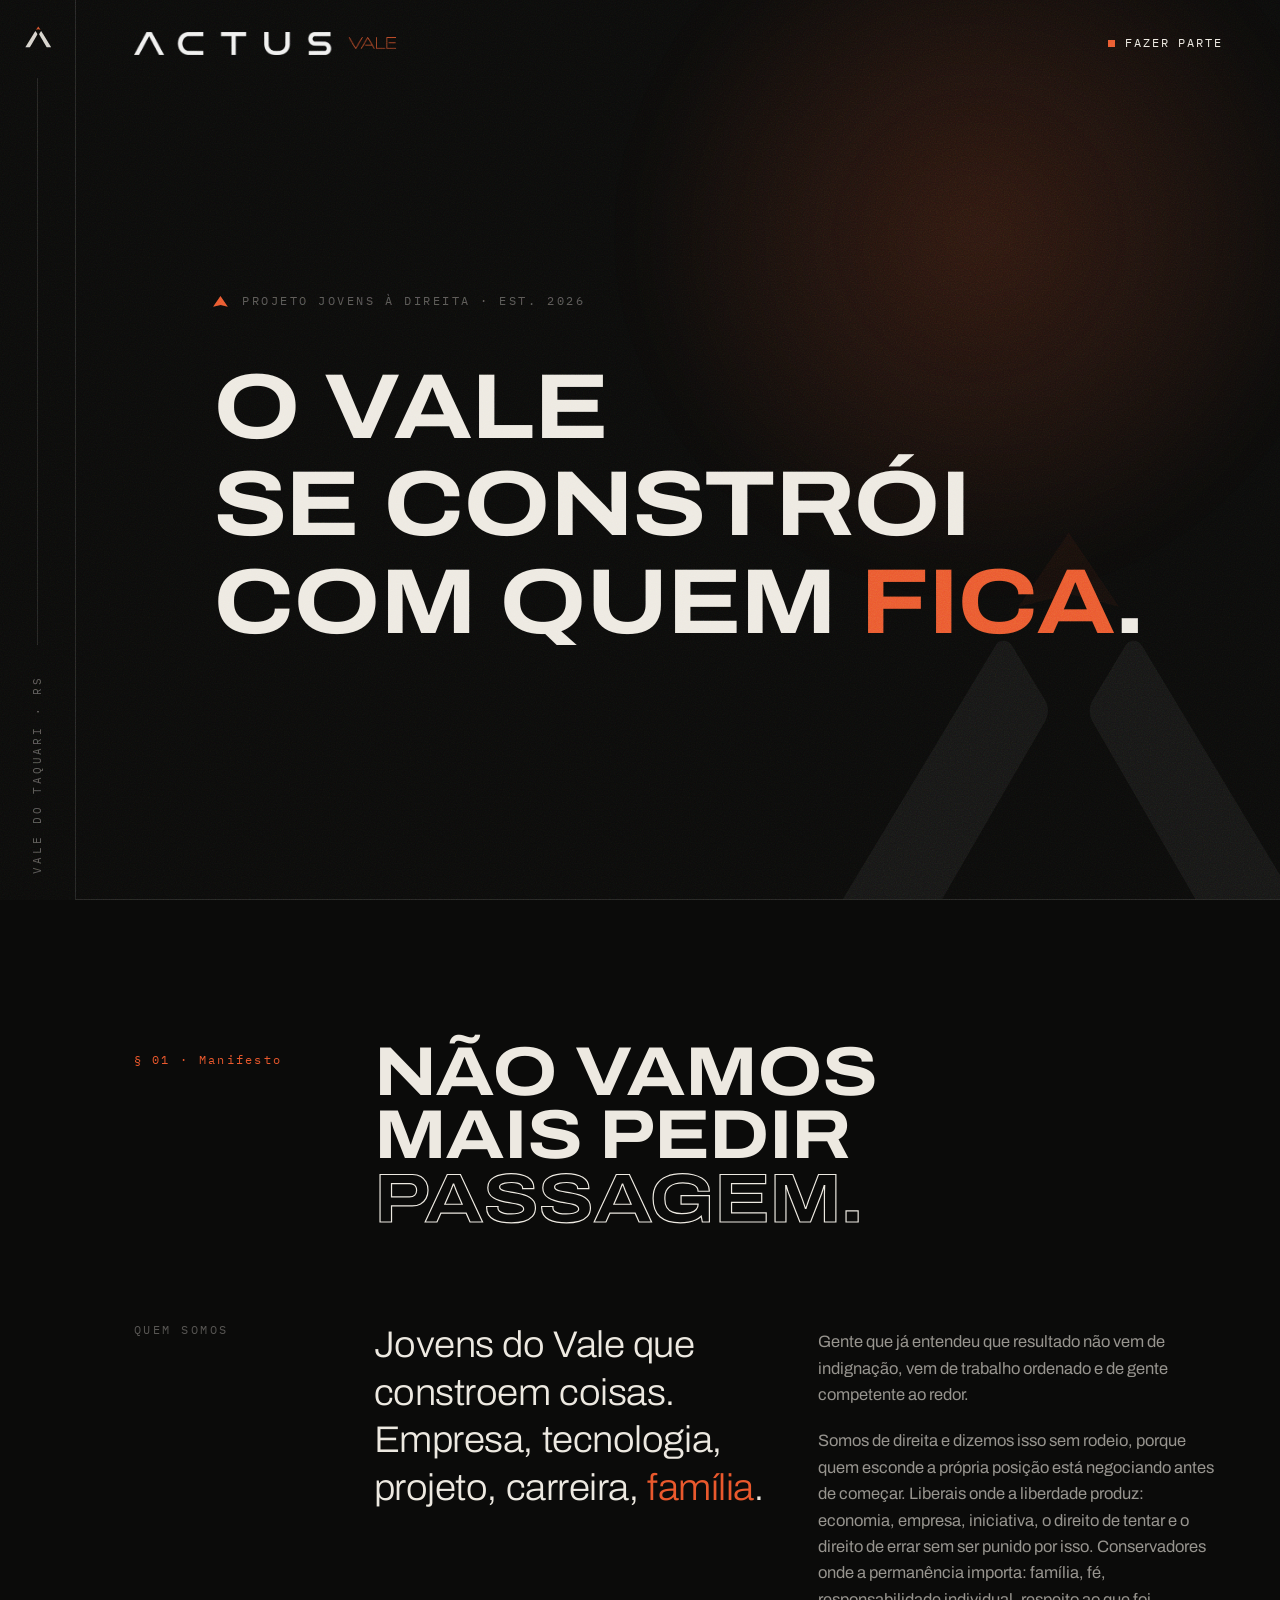
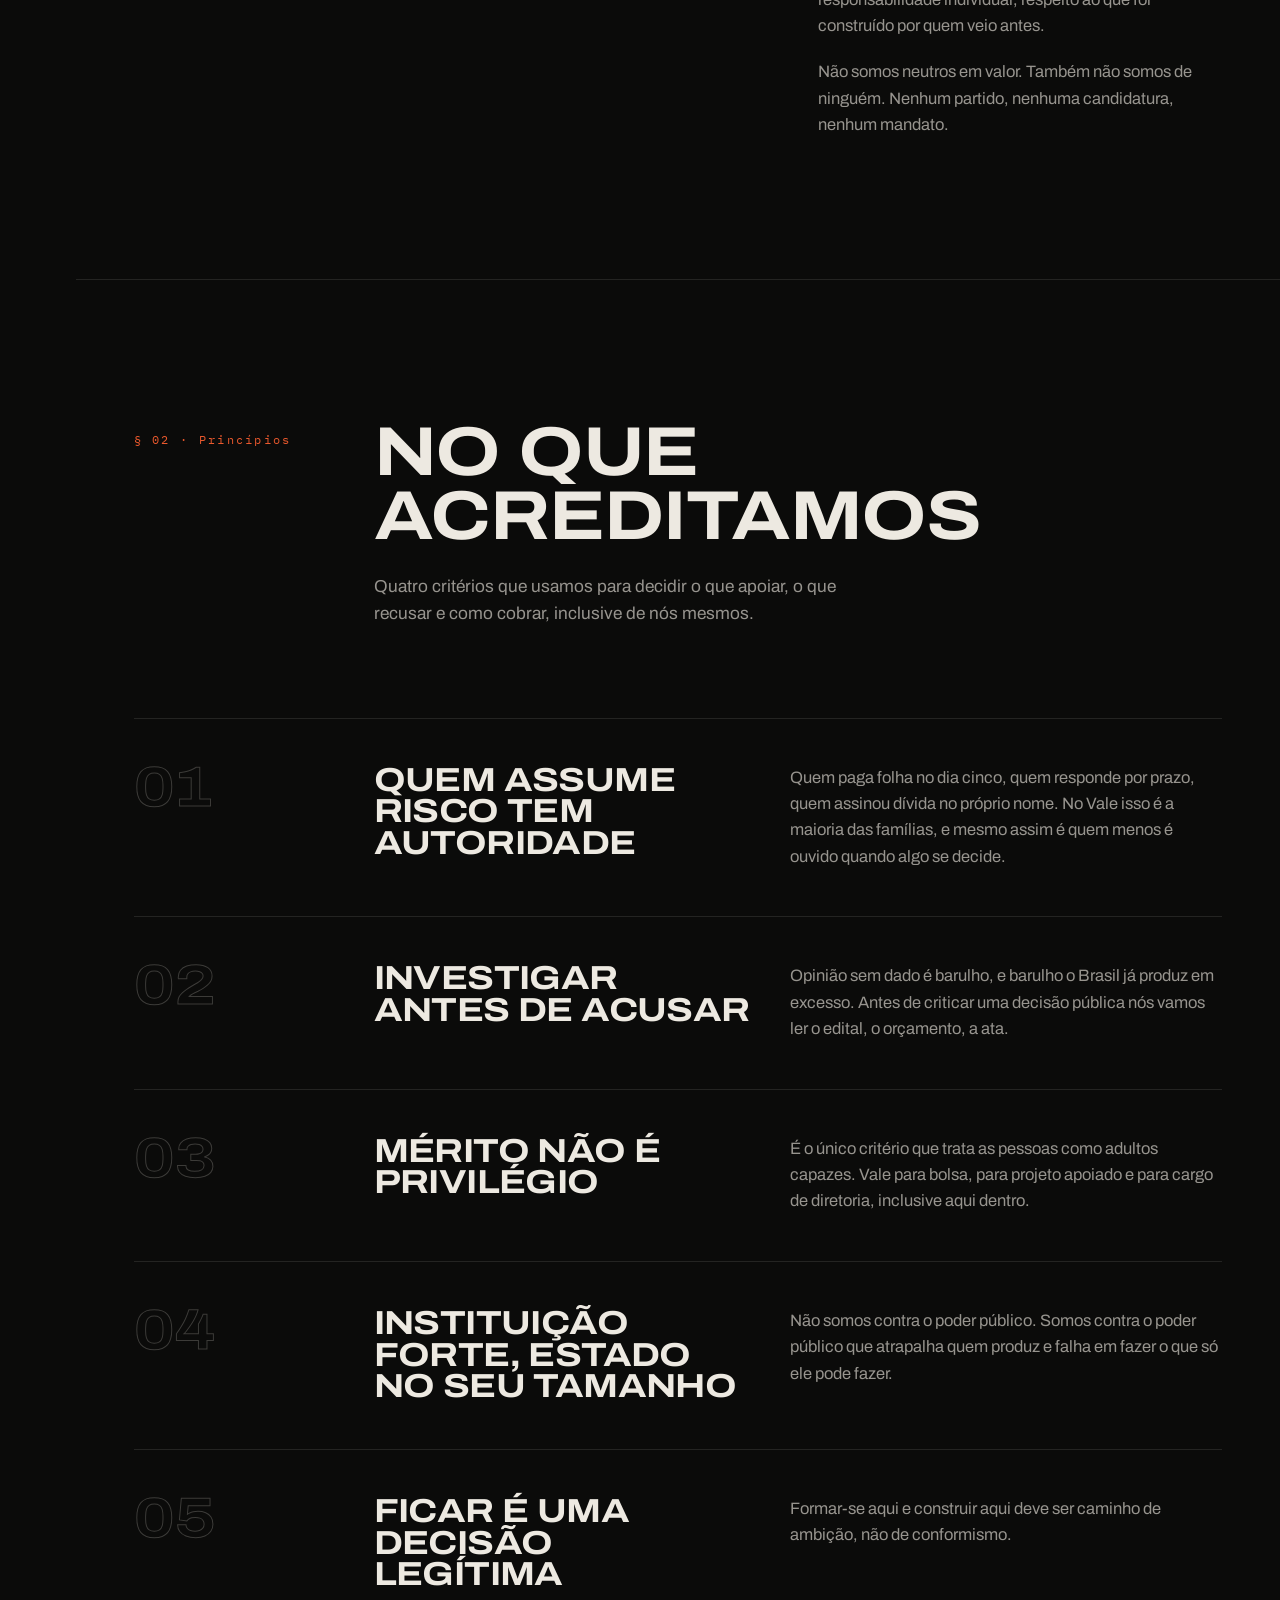
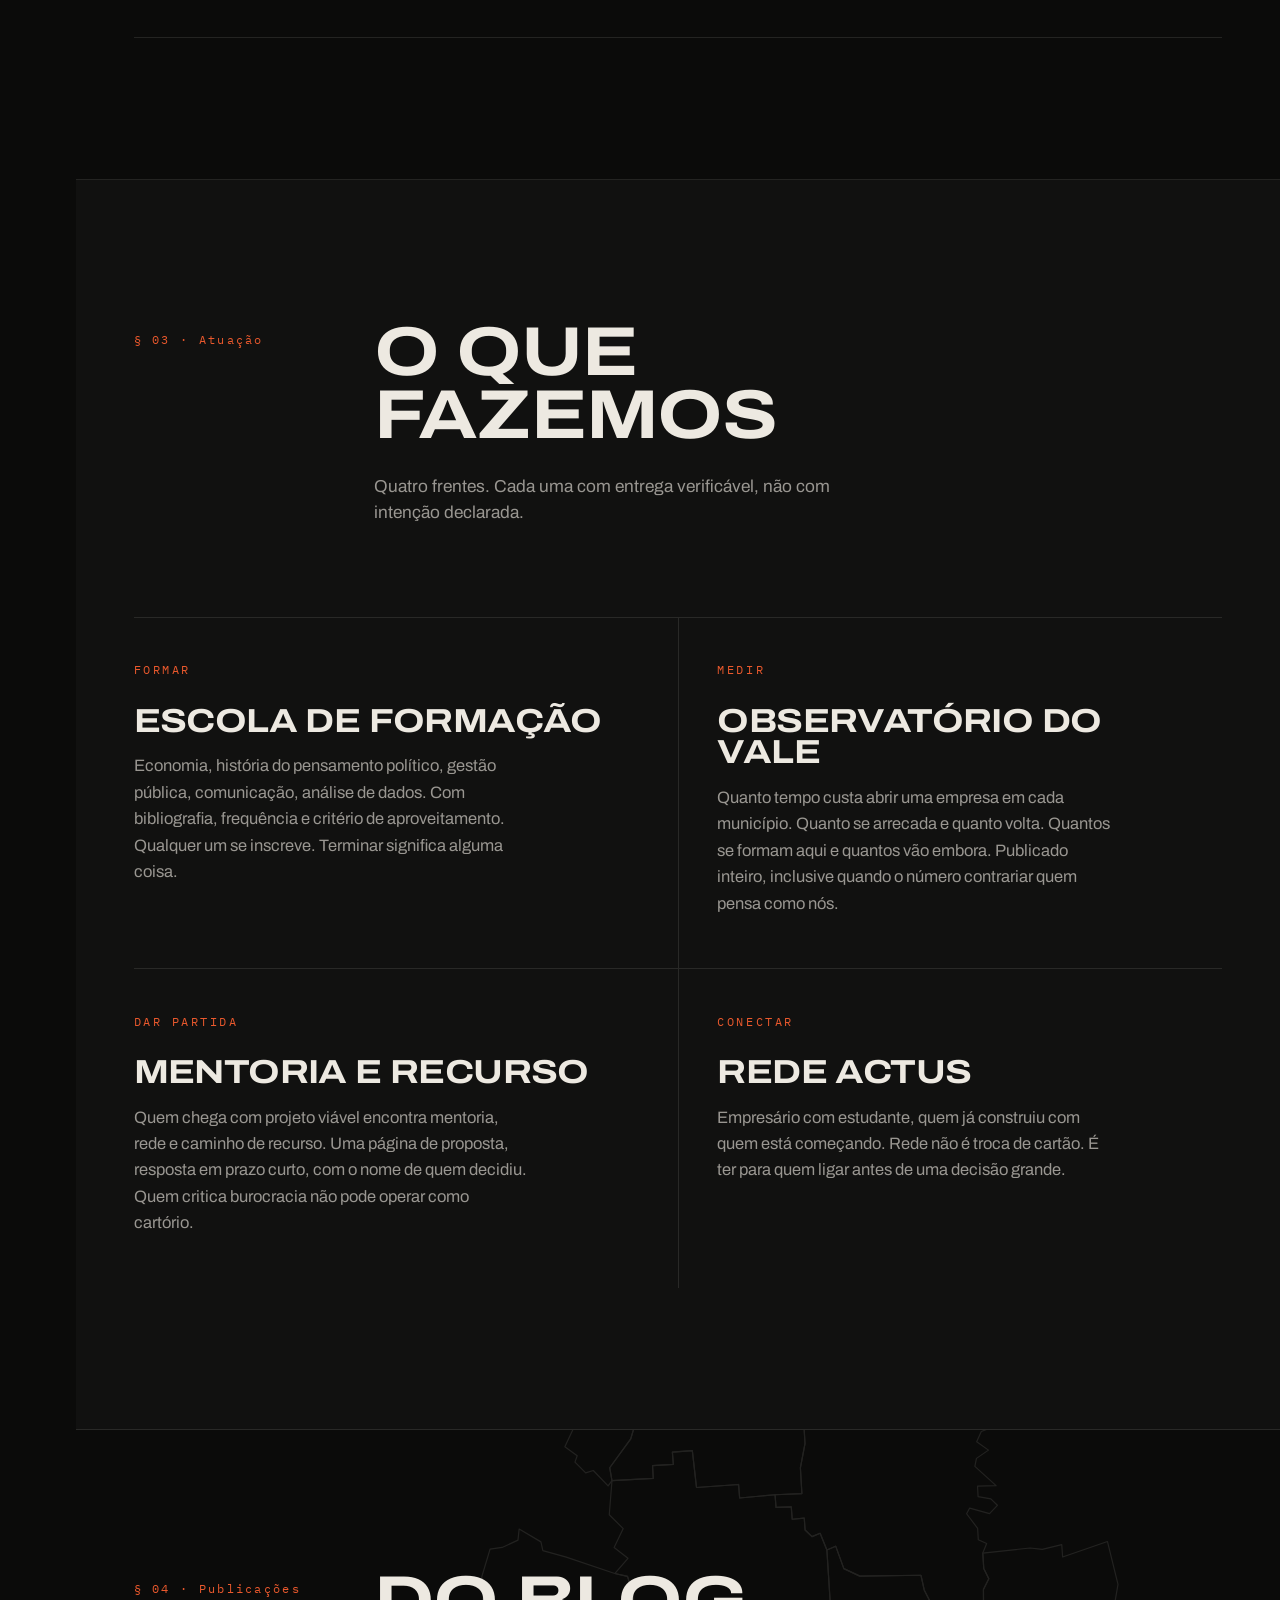
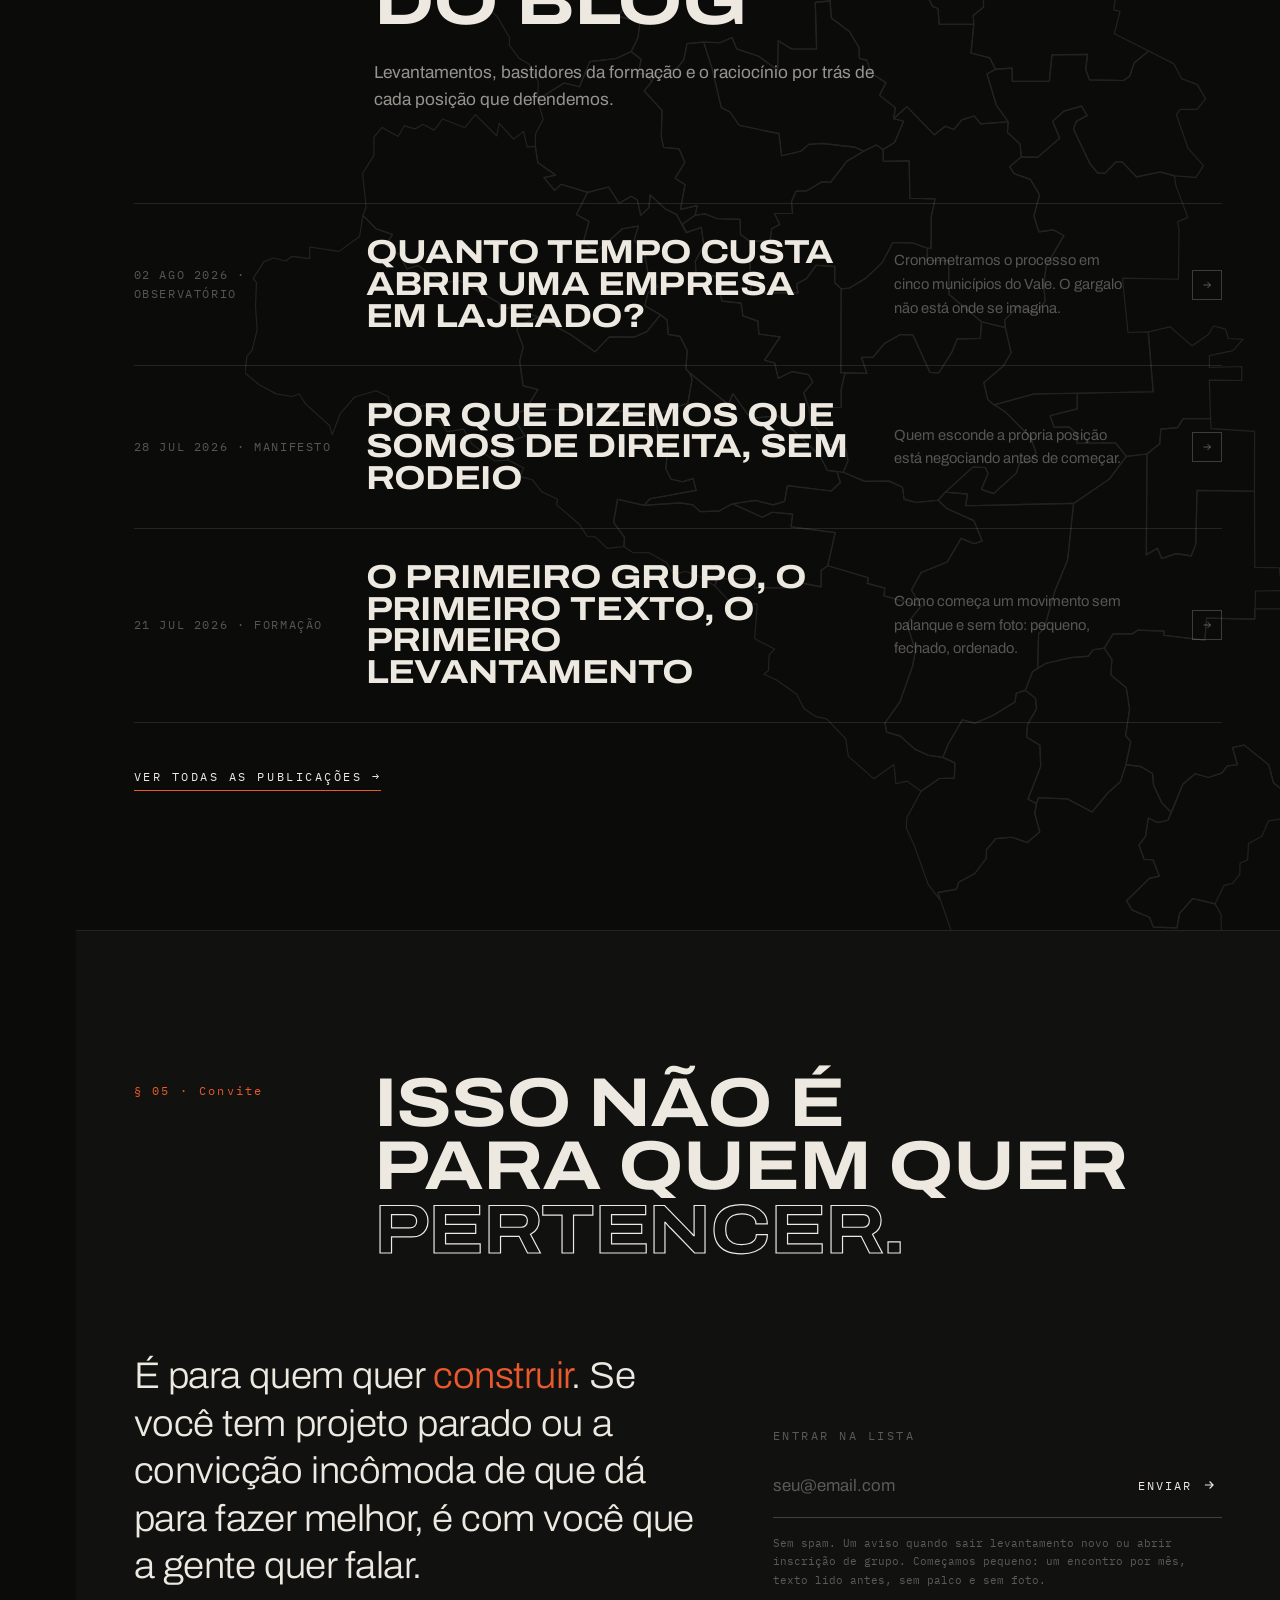
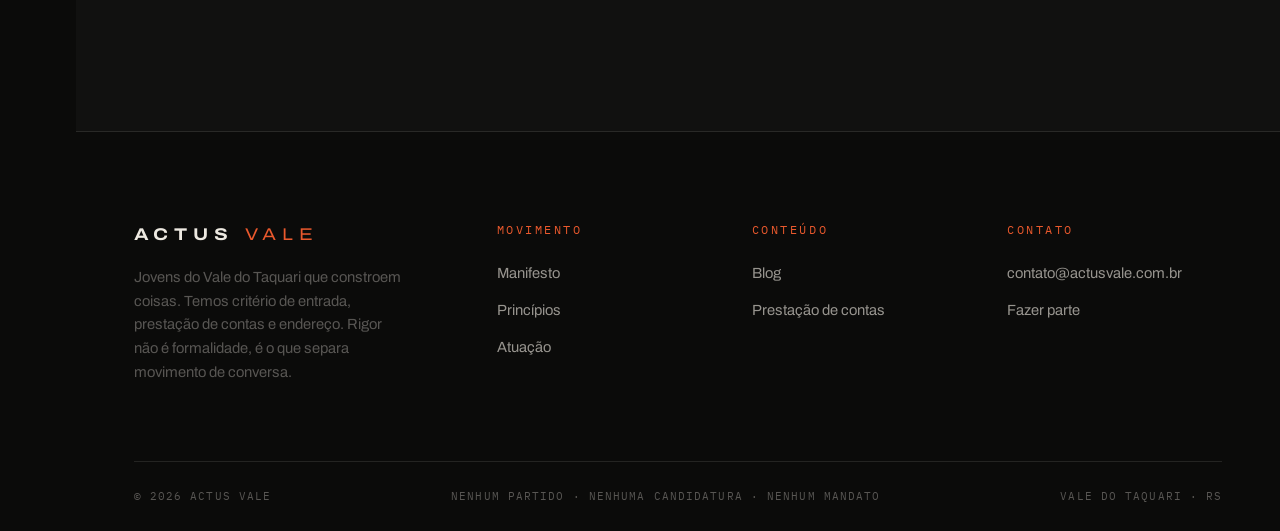
==== index.html @ 915c3325 "Novo título do hero, remoção do Observatório e mapa do Vale ao fundo Saem as linhas verticais de fun" ====
<!doctype html>
<html lang="pt-BR">
<head>
<meta charset="UTF-8">
<meta name="viewport" content="width=device-width, initial-scale=1">
<title>Actus Vale · O Vale se constrói com quem fica</title>
<meta name="description" content="Projeto Jovens à Direita, do Vale do Taquari. Formamos, medimos a região e damos partida em quem tem projeto, com critério e prestação de contas.">
<link rel="icon" href="assets/img/mark.svg" type="image/svg+xml">
<link rel="preconnect" href="https://fonts.googleapis.com">
<link rel="preconnect" href="https://fonts.gstatic.com" crossorigin>
<link href="https://fonts.googleapis.com/css2?family=Archivo:wdth,wght@62..125,300..800&family=IBM+Plex+Mono:wght@400;500&family=Newsreader:ital,opsz,wght@1,6..72,300&display=swap" rel="stylesheet">
<link rel="stylesheet" href="assets/css/style.css">
</head>
<body>

<!-- ============ RAIL ============ -->
<aside class="rail">
  <a href="index.html"><img class="rail-mark" src="assets/img/mark.svg" alt="Actus Vale"></a>
  <div class="rail-track"><div class="rail-fill"></div></div>
  <div class="rail-vert">Vale do Taquari · RS</div>
</aside>

<!-- ============ CABEÇALHO ============ -->
<header class="head">
  <div class="wrap">
    <a href="index.html" class="brand">
      <img src="assets/img/logo-horizontal-light.png" alt="Actus Vale">
    </a>
    <a href="#convite" class="nav-cta"><span class="dot"></span>Fazer parte</a>
  </div>
</header>

<main>

  <!-- ============ HERO ============ -->
  <section class="hero">
    <div class="hero-glow"></div>
    <img class="hero-mark" src="assets/img/mark.svg" alt="">

    <div class="wrap hero-inner">
      <div class="hero-flag">
        <svg class="chev" viewBox="387 0 64 47" xmlns="http://www.w3.org/2000/svg"><polygon fill="#ea592d" points="419.36 38.005 387.505 46.02 418.859 0 450.148 45.872 419.36 38.005"/></svg>
        <span class="tag">Projeto Jovens à Direita · Est. 2026</span>
      </div>

      <h1 class="dsp dsp-xl hero-title">
        <span class="hl"><span>O Vale</span></span>
        <span class="hl"><span>se constrói</span></span>
        <span class="hl"><span>com quem <em class="sig" style="font-style:normal">fica</em>.</span></span>
      </h1>
    </div>
  </section>

  <!-- ============ MANIFESTO ============ -->
  <section class="sec" id="manifesto">
    <div class="wrap">
      <div class="sec-head">
        <span class="num">§ 01 · Manifesto</span>
        <div>
          <h2 class="dsp dsp-lg rv">Não vamos<br>mais pedir<br><span class="hollow">passagem.</span></h2>
        </div>
      </div>

      <div class="stmt-grid">
        <span class="tag rv">Quem somos</span>
        <p class="stmt rv" style="--d:.06s">Jovens do Vale que constroem coisas. Empresa, tecnologia, projeto, carreira, <em>família</em>.</p>
        <div class="col rv" style="--d:.12s">
          <p>Gente que já entendeu que resultado não vem de indignação, vem de trabalho ordenado e de gente competente ao redor.</p>
          <p>Somos de direita e dizemos isso sem rodeio, porque quem esconde a própria posição está negociando antes de começar. Liberais onde a liberdade produz: economia, empresa, iniciativa, o direito de tentar e o direito de errar sem ser punido por isso. Conservadores onde a permanência importa: família, fé, responsabilidade individual, respeito ao que foi construído por quem veio antes.</p>
          <p>Não somos neutros em valor. Também não somos de ninguém. Nenhum partido, nenhuma candidatura, nenhum mandato.</p>
        </div>
      </div>
    </div>
  </section>

  <!-- ============ PRINCÍPIOS ============ -->
  <section class="sec" id="principios">
    <div class="wrap">
      <div class="sec-head">
        <span class="num">§ 02 · Princípios</span>
        <div>
          <h2 class="dsp dsp-lg rv">No que<br>acreditamos</h2>
          <p class="lede rv" style="--d:.08s">Quatro critérios que usamos para decidir o que apoiar, o que recusar e como cobrar, inclusive de nós mesmos.</p>
        </div>
      </div>

      <div class="tenets">
        <article class="tenet rv">
          <span class="tenet-n">01</span>
          <h3 class="dsp dsp-md">Quem assume risco tem autoridade</h3>
          <p>Quem paga folha no dia cinco, quem responde por prazo, quem assinou dívida no próprio nome. No Vale isso é a maioria das famílias, e mesmo assim é quem menos é ouvido quando algo se decide.</p>
        </article>
        <article class="tenet rv">
          <span class="tenet-n">02</span>
          <h3 class="dsp dsp-md">Investigar antes de acusar</h3>
          <p>Opinião sem dado é barulho, e barulho o Brasil já produz em excesso. Antes de criticar uma decisão pública nós vamos ler o edital, o orçamento, a ata.</p>
        </article>
        <article class="tenet rv">
          <span class="tenet-n">03</span>
          <h3 class="dsp dsp-md">Mérito não é privilégio</h3>
          <p>É o único critério que trata as pessoas como adultos capazes. Vale para bolsa, para projeto apoiado e para cargo de diretoria, inclusive aqui dentro.</p>
        </article>
        <article class="tenet rv">
          <span class="tenet-n">04</span>
          <h3 class="dsp dsp-md">Instituição forte, Estado no seu tamanho</h3>
          <p>Não somos contra o poder público. Somos contra o poder público que atrapalha quem produz e falha em fazer o que só ele pode fazer.</p>
        </article>
        <article class="tenet rv">
          <span class="tenet-n">05</span>
          <h3 class="dsp dsp-md">Ficar é uma decisão legítima</h3>
          <p>Formar-se aqui e construir aqui deve ser caminho de ambição, não de conformismo.</p>
        </article>
      </div>
    </div>
  </section>

  <!-- ============ ATUAÇÃO ============ -->
  <section class="sec sec--panel" id="atuacao">
    <div class="wrap">
      <div class="sec-head">
        <span class="num">§ 03 · Atuação</span>
        <div>
          <h2 class="dsp dsp-lg rv">O que<br>fazemos</h2>
          <p class="lede rv" style="--d:.08s">Quatro frentes. Cada uma com entrega verificável, não com intenção declarada.</p>
        </div>
      </div>

      <div class="fronts">
        <article class="front rv">
          <div class="front-top">
            <span class="tag tag--sig">Formar</span>
            <svg class="chev" viewBox="387 0 64 47" xmlns="http://www.w3.org/2000/svg"><polygon fill="#ea592d" points="419.36 38.005 387.505 46.02 418.859 0 450.148 45.872 419.36 38.005"/></svg>
          </div>
          <h3 class="dsp dsp-md">Escola de formação</h3>
          <p>Economia, história do pensamento político, gestão pública, comunicação, análise de dados. Com bibliografia, frequência e critério de aproveitamento. Qualquer um se inscreve. Terminar significa alguma coisa.</p>
        </article>

        <article class="front rv" style="--d:.07s">
          <div class="front-top">
            <span class="tag tag--sig">Medir</span>
            <svg class="chev" viewBox="387 0 64 47" xmlns="http://www.w3.org/2000/svg"><polygon fill="#ea592d" points="419.36 38.005 387.505 46.02 418.859 0 450.148 45.872 419.36 38.005"/></svg>
          </div>
          <h3 class="dsp dsp-md">Observatório do Vale</h3>
          <p>Quanto tempo custa abrir uma empresa em cada município. Quanto se arrecada e quanto volta. Quantos se formam aqui e quantos vão embora. Publicado inteiro, inclusive quando o número contrariar quem pensa como nós.</p>
        </article>

        <article class="front rv" style="--d:.14s">
          <div class="front-top">
            <span class="tag tag--sig">Dar partida</span>
            <svg class="chev" viewBox="387 0 64 47" xmlns="http://www.w3.org/2000/svg"><polygon fill="#ea592d" points="419.36 38.005 387.505 46.02 418.859 0 450.148 45.872 419.36 38.005"/></svg>
          </div>
          <h3 class="dsp dsp-md">Mentoria e recurso</h3>
          <p>Quem chega com projeto viável encontra mentoria, rede e caminho de recurso. Uma página de proposta, resposta em prazo curto, com o nome de quem decidiu. Quem critica burocracia não pode operar como cartório.</p>
        </article>

        <article class="front rv" style="--d:.21s">
          <div class="front-top">
            <span class="tag tag--sig">Conectar</span>
            <svg class="chev" viewBox="387 0 64 47" xmlns="http://www.w3.org/2000/svg"><polygon fill="#ea592d" points="419.36 38.005 387.505 46.02 418.859 0 450.148 45.872 419.36 38.005"/></svg>
          </div>
          <h3 class="dsp dsp-md">Rede Actus</h3>
          <p>Empresário com estudante, quem já construiu com quem está começando. Rede não é troca de cartão. É ter para quem ligar antes de uma decisão grande.</p>
        </article>
      </div>
    </div>
  </section>

  <!-- ============ BLOG ============ -->
  <!-- fundo: malha dos 36 municípios do Corede Vale do Taquari (IBGE) -->
  <section class="sec sec--map" id="blog">
    <img class="sec-map" src="assets/img/vale-do-taquari.svg" alt="">
    <div class="wrap">
      <div class="sec-head">
        <span class="num">§ 04 · Publicações</span>
        <div>
          <h2 class="dsp dsp-lg rv">Do blog</h2>
          <p class="lede rv" style="--d:.08s">Levantamentos, bastidores da formação e o raciocínio por trás de cada posição que defendemos.</p>
        </div>
      </div>

      <div class="entries">
        <article class="entry rv">
          <span class="entry-date">02 Ago 2026 · Observatório</span>
          <h3 class="dsp dsp-md">Quanto tempo custa abrir uma empresa em Lajeado?</h3>
          <p class="entry-desc">Cronometramos o processo em cinco municípios do Vale. O gargalo não está onde se imagina.</p>
          <span class="entry-go"><svg viewBox="0 0 24 24" fill="none" stroke="currentColor" stroke-width="2"><path d="M5 12h14M13 6l6 6-6 6"/></svg></span>
          <a class="entry-link" href="blog/post.html" aria-label="Ler o artigo"></a>
        </article>

        <article class="entry rv">
          <span class="entry-date">28 Jul 2026 · Manifesto</span>
          <h3 class="dsp dsp-md">Por que dizemos que somos de direita, sem rodeio</h3>
          <p class="entry-desc">Quem esconde a própria posição está negociando antes de começar.</p>
          <span class="entry-go"><svg viewBox="0 0 24 24" fill="none" stroke="currentColor" stroke-width="2"><path d="M5 12h14M13 6l6 6-6 6"/></svg></span>
          <a class="entry-link" href="blog/post.html" aria-label="Ler o artigo"></a>
        </article>

        <article class="entry rv">
          <span class="entry-date">21 Jul 2026 · Formação</span>
          <h3 class="dsp dsp-md">O primeiro grupo, o primeiro texto, o primeiro levantamento</h3>
          <p class="entry-desc">Como começa um movimento sem palanque e sem foto: pequeno, fechado, ordenado.</p>
          <span class="entry-go"><svg viewBox="0 0 24 24" fill="none" stroke="currentColor" stroke-width="2"><path d="M5 12h14M13 6l6 6-6 6"/></svg></span>
          <a class="entry-link" href="blog/post.html" aria-label="Ler o artigo"></a>
        </article>
      </div>

      <p style="margin-top:40px"><a href="blog/index.html" class="tag" style="border-bottom:1px solid var(--signal);padding-bottom:6px;color:var(--bone)">Ver todas as publicações →</a></p>
    </div>
  </section>

  <!-- ============ CONVITE ============ -->
  <section class="sec sec--panel invite" id="convite">
    <div class="wrap">
      <div class="sec-head">
        <span class="num">§ 05 · Convite</span>
        <div>
          <h2 class="dsp dsp-lg rv">Isso não é<br>para quem quer<br><span class="hollow">pertencer.</span></h2>
        </div>
      </div>

      <div class="invite-grid">
        <p class="stmt rv" style="max-width:34ch">É para quem quer <em>construir</em>. Se você tem projeto parado ou a convicção incômoda de que dá para fazer melhor, é com você que a gente quer falar.</p>
        <form class="rv" style="--d:.1s">
          <span class="tag" style="display:block;margin-bottom:20px">Entrar na lista</span>
          <div class="field">
            <input type="email" placeholder="seu@email.com" required aria-label="Seu e-mail">
            <button type="submit">Enviar
              <svg viewBox="0 0 24 24" fill="none" stroke="currentColor" stroke-width="2"><path d="M5 12h14M13 6l6 6-6 6"/></svg>
            </button>
          </div>
          <p class="field-note">Sem spam. Um aviso quando sair levantamento novo ou abrir inscrição de grupo. Começamos pequeno: um encontro por mês, texto lido antes, sem palco e sem foto.</p>
        </form>
      </div>
    </div>
  </section>

</main>

<!-- ============ RODAPÉ ============ -->
<footer class="foot">
  <div class="wrap">
    <div class="foot-cols">
      <div>
        <a href="index.html" class="brand"><span class="brand-a">Actus</span><span class="brand-v">Vale</span></a>
        <p>Jovens do Vale do Taquari que constroem coisas. Temos critério de entrada, prestação de contas e endereço. Rigor não é formalidade, é o que separa movimento de conversa.</p>
      </div>
      <div class="foot-col">
        <h4 class="tag tag--sig">Movimento</h4>
        <ul>
          <li><a href="#manifesto">Manifesto</a></li>
          <li><a href="#principios">Princípios</a></li>
          <li><a href="#atuacao">Atuação</a></li>
        </ul>
      </div>
      <div class="foot-col">
        <h4 class="tag tag--sig">Conteúdo</h4>
        <ul>
          <li><a href="blog/index.html">Blog</a></li>
            <li><a href="#">Prestação de contas</a></li>
        </ul>
      </div>
      <div class="foot-col">
        <h4 class="tag tag--sig">Contato</h4>
        <ul>
          <li><a href="mailto:contato@actusvale.com.br">contato@actusvale.com.br</a></li>
          <li><a href="#convite">Fazer parte</a></li>
        </ul>
      </div>
    </div>

    <div class="foot-bar">
      <span>© 2026 Actus Vale</span>
      <span>Nenhum partido · Nenhuma candidatura · Nenhum mandato</span>
      <span>Vale do Taquari · RS</span>
    </div>
  </div>
</footer>

<script src="assets/js/main.js"></script>
</body>
</html>
---- assets/css/style.css ----
/* =========================================================
   ACTUS VALE · sistema visual
   Prancha técnica: fundo escuro, hairlines, tipografia
   expandida em caixa alta, laranja como sinal único.
   ========================================================= */

:root {
  --void:      #0b0b0a;
  --panel:     #111110;
  --panel-2:   #171715;
  --bone:      #ede9e1;
  --bone-2:    rgba(237, 233, 225, 0.62);
  --bone-3:    rgba(237, 233, 225, 0.34);
  --signal:    #ea592d;
  --signal-2:  rgba(234, 89, 45, 0.5);
  --hair:      rgba(237, 233, 225, 0.11);
  --hair-2:    rgba(237, 233, 225, 0.22);

  --sans:  'Archivo', 'Helvetica Neue', Arial, sans-serif;
  --mono:  'IBM Plex Mono', 'Courier New', monospace;
  --quote: 'Newsreader', Georgia, serif;

  --rail: 76px;
  --head: 88px;
  --pad: clamp(20px, 4.5vw, 68px);
  --ease: cubic-bezier(0.16, 1, 0.3, 1);
}

*, *::before, *::after { box-sizing: border-box; }

html { scroll-behavior: smooth; }

body {
  margin: 0;
  padding-left: var(--rail);
  background: var(--void);
  color: var(--bone-2);
  font-family: var(--sans);
  font-variation-settings: 'wdth' 100, 'wght' 400;
  font-size: 16.5px;
  line-height: 1.6;
  -webkit-font-smoothing: antialiased;
  overflow-x: hidden;
}

/* grão de filme */
body::after {
  content: "";
  position: fixed;
  inset: 0;
  z-index: 900;
  pointer-events: none;
  opacity: 0.5;
  mix-blend-mode: soft-light;
  background-image: url("data:image/svg+xml,%3Csvg xmlns='http://www.w3.org/2000/svg' width='180' height='180'%3E%3Cfilter id='n'%3E%3CfeTurbulence type='fractalNoise' baseFrequency='0.85' numOctaves='3'/%3E%3C/filter%3E%3Crect width='100%25' height='100%25' filter='url(%23n)'/%3E%3C/svg%3E");
}

::selection { background: var(--signal); color: var(--void); }

a { color: inherit; text-decoration: none; }
img, svg { display: block; max-width: 100%; }
h1, h2, h3, h4 { margin: 0; font-weight: 400; }
p { margin: 0; }
ul { margin: 0; padding: 0; list-style: none; }

.wrap {
  max-width: 1580px;
  margin: 0 auto;
  padding: 0 var(--pad);
  position: relative;
}

/* ---------- tipografia ---------- */

.dsp {
  font-family: var(--sans);
  font-variation-settings: 'wdth' 118, 'wght' 700;
  text-transform: uppercase;
  line-height: 0.92; /* folga p/ acentos: Ç Õ Ã É */
  letter-spacing: -0.018em;
  color: var(--bone);
}

.dsp-xl  { font-size: clamp(2rem, 9vw, 9.4rem); }
/* linha mais longa do título ("com quem fica.") não cabe em 9vw */
.hero-title { font-size: clamp(1.9rem, 7.2vw, 7.4rem); }
.dsp-lg  { font-size: clamp(1.9rem, 5.4vw, 4.6rem); }
.dsp-md  { font-size: clamp(1.5rem, 2.6vw, 2.3rem); line-height: 0.95; }
.dsp-sm  { font-size: clamp(1.1rem, 1.5vw, 1.35rem); line-height: 1.05; letter-spacing: 0; }

.hollow {
  color: transparent;
  -webkit-text-stroke: 1.2px var(--bone);
  text-stroke: 1.2px var(--bone);
}
.sig { color: var(--signal); }

.tag {
  font-family: var(--mono);
  font-size: 11.5px;
  font-weight: 400;
  text-transform: uppercase;
  letter-spacing: 0.22em;
  color: var(--bone-3);
}
.tag--sig { color: var(--signal); }

.lede {
  font-size: clamp(1.02rem, 1.35vw, 1.28rem);
  line-height: 1.55;
  color: var(--bone-2);
  max-width: 52ch;
}

/* ---------- rail lateral fixa ---------- */

.rail {
  position: fixed;
  top: 0; left: 0; bottom: 0;
  width: var(--rail);
  border-right: 1px solid var(--hair);
  z-index: 120;
  display: flex;
  flex-direction: column;
  justify-content: space-between;
  align-items: center;
  padding: 26px 0;
  background: var(--void);
}

.rail-mark { width: 26px; opacity: 0.9; }

.rail-track {
  flex: 1;
  width: 1px;
  background: var(--hair);
  margin: 30px 0;
  position: relative;
}
.rail-fill {
  position: absolute;
  top: 0; left: 0;
  width: 100%;
  height: 0;
  background: var(--signal);
}

.rail-vert {
  font-family: var(--mono);
  font-size: 10.5px;
  letter-spacing: 0.28em;
  text-transform: uppercase;
  color: var(--bone-3);
  writing-mode: vertical-rl;
  transform: rotate(180deg);
  white-space: nowrap;
}

/* ---------- cabeçalho ---------- */

.head {
  position: fixed;
  top: 0; left: var(--rail); right: 0;
  height: var(--head);
  z-index: 110;
  display: flex;
  align-items: center;
  transition: background 0.4s var(--ease), border-color 0.4s var(--ease);
  border-bottom: 1px solid transparent;
}
.head.stuck {
  background: rgba(11, 11, 10, 0.88);
  backdrop-filter: blur(14px);
  border-bottom-color: var(--hair);
}
.head .wrap { display: flex; align-items: center; justify-content: space-between; width: 100%; }

.brand { display: flex; align-items: center; gap: 11px; }
/* logotipo horizontal da navbar */
.brand img { height: clamp(15px, 1.9vw, 23px); width: auto; }

/* lockup em texto, usado só no rodapé */
.brand-a {
  font-variation-settings: 'wdth' 118, 'wght' 700;
  font-size: 17px;
  letter-spacing: 0.34em;
  color: var(--bone);
  text-transform: uppercase;
}
.brand-v {
  font-variation-settings: 'wdth' 118, 'wght' 400;
  font-size: 17px;
  letter-spacing: 0.34em;
  color: var(--signal);
  text-transform: uppercase;
}

/* único item da navbar: sem sublinhado, o quadrado laranja
   é a única resposta ao hover */
.nav-cta {
  display: inline-flex;
  align-items: center;
  gap: 10px;
  font-family: var(--mono);
  font-size: 11.5px;
  text-transform: uppercase;
  letter-spacing: 0.16em;
  color: var(--bone);
  padding: 6px 0;
  white-space: nowrap;
  transition: color 0.3s var(--ease);
}
.nav-cta:hover { color: var(--signal); }
.nav-cta .dot {
  width: 7px; height: 7px;
  flex: none;
  background: var(--signal);
  transition: transform 0.4s var(--ease);
}
.nav-cta:hover .dot { transform: scale(1.9) rotate(45deg); }

/* ---------- hero ---------- */

.hero {
  position: relative;
  min-height: 100svh;
  display: flex;
  flex-direction: column;
  justify-content: center;
  padding-top: calc(var(--head) + 40px);
  padding-bottom: clamp(60px, 10vh, 120px);
  overflow: hidden;
  border-bottom: 1px solid var(--hair);
}

.hero-glow {
  position: absolute;
  top: -18%; left: 42%;
  width: 62vw; height: 62vw;
  border-radius: 50%;
  background: radial-gradient(circle, rgba(234, 89, 45, 0.16), transparent 62%);
  filter: blur(28px);
  pointer-events: none;
}

.hero-mark {
  position: absolute;
  right: -6vw; bottom: -14vh;
  width: 46vw;
  opacity: 0.045;
  pointer-events: none;
}

.hero-inner { position: relative; z-index: 2; }

.hero-flag {
  display: flex;
  align-items: center;
  gap: 14px;
  margin-bottom: clamp(28px, 6vh, 60px);
}
.hero-flag .chev { width: 15px; }

/* máscara de linha: padding dá folga p/ o til e a cedilha
   não serem cortados; a margem negativa anula o deslocamento */
.hl {
  display: block;
  overflow: hidden;
  padding: 0.24em 0 0.14em;
  margin: -0.24em 0 -0.14em;
}
.hl > span {
  display: block;
  transform: translateY(140%);
  animation: rise 1.15s var(--ease) forwards;
}
.hl:nth-of-type(1) > span { animation-delay: 0.15s; }
.hl:nth-of-type(2) > span { animation-delay: 0.27s; }
.hl:nth-of-type(3) > span { animation-delay: 0.39s; }
@keyframes rise { to { transform: translateY(0); } }

/* ---------- estrutura de seção ---------- */

.sec { padding: clamp(80px, 11vw, 160px) 0; border-bottom: 1px solid var(--hair); }
.sec--panel { background: var(--panel); }

/* malha dos 36 municípios do Vale do Taquari ao fundo */
.sec--map { position: relative; overflow: hidden; }
.sec--map > .wrap { position: relative; z-index: 1; }
.sec-map {
  position: absolute;
  top: 50%;
  right: -3vw;
  transform: translateY(-50%);
  height: 132%;
  width: auto;
  max-width: none;
  opacity: 0.1;
  pointer-events: none;
  user-select: none;
}

.sec-head {
  display: grid;
  grid-template-columns: 200px 1fr;
  gap: 40px;
  align-items: start;
  margin-bottom: clamp(50px, 7vw, 96px);
}
.sec-head .num { font-family: var(--mono); font-size: 11.5px; letter-spacing: 0.2em; color: var(--signal); padding-top: 10px; }
.sec-head .lede { margin-top: 26px; }

/* ---------- declaração / manifesto ---------- */

.stmt {
  font-variation-settings: 'wdth' 104, 'wght' 300;
  font-size: clamp(1.35rem, 2.9vw, 2.45rem);
  line-height: 1.28;
  letter-spacing: -0.012em;
  color: var(--bone);
  max-width: 26ch;
}
.stmt em { font-style: normal; color: var(--signal); }

.stmt-grid {
  display: grid;
  grid-template-columns: 200px 1fr 1fr;
  gap: 40px;
}
.stmt-grid .col p + p { margin-top: 20px; }
.stmt-grid .col { padding-top: 8px; }

/* ---------- princípios (lista numerada) ---------- */

.tenets { border-top: 1px solid var(--hair); }
.tenet {
  display: grid;
  grid-template-columns: 200px minmax(0, 1fr) minmax(0, 1.15fr);
  gap: 40px;
  align-items: start;
  padding: clamp(32px, 3.6vw, 52px) 0;
  border-bottom: 1px solid var(--hair);
  transition: background 0.5s var(--ease);
  position: relative;
}
.tenet::before {
  content: "";
  position: absolute;
  left: calc(var(--pad) * -1); right: calc(var(--pad) * -1);
  top: 0; bottom: 0;
  background: var(--panel-2);
  opacity: 0;
  transition: opacity 0.5s var(--ease);
  z-index: -1;
}
.tenet:hover::before { opacity: 1; }

.tenet-n {
  font-variation-settings: 'wdth' 118, 'wght' 700;
  font-size: clamp(2.4rem, 4.4vw, 4rem);
  line-height: 0.8;
  color: transparent;
  -webkit-text-stroke: 1px var(--hair-2);
  transition: -webkit-text-stroke-color 0.5s var(--ease), color 0.5s var(--ease);
}
.tenet:hover .tenet-n { -webkit-text-stroke-color: var(--signal); }
.tenet h3 { max-width: 18ch; }
.tenet p { color: var(--bone-2); }

/* ---------- frentes de atuação ---------- */

.fronts { display: grid; grid-template-columns: repeat(2, 1fr); }
.front {
  padding: clamp(34px, 3.4vw, 54px) clamp(28px, 3vw, 52px) clamp(40px, 4vw, 62px) 0;
  border-top: 1px solid var(--hair);
  position: relative;
}
.fronts .front:nth-child(odd) { padding-right: clamp(40px, 5vw, 90px); }
.fronts .front:nth-child(even) { padding-left: clamp(28px, 3vw, 52px); border-left: 1px solid var(--hair); }
.front-top {
  display: flex;
  align-items: center;
  justify-content: space-between;
  margin-bottom: 26px;
}
.front-top .chev { width: 12px; opacity: 0; transform: translateY(6px); transition: all 0.5s var(--ease); }
.front:hover .front-top .chev { opacity: 1; transform: translateY(0); }
.front h3 { margin-bottom: 16px; }
.front p { color: var(--bone-2); max-width: 44ch; }

/* ---------- índice editorial (blog) ---------- */

.entries { border-top: 1px solid var(--hair); }
.entry {
  display: grid;
  grid-template-columns: 200px minmax(0, 2.1fr) minmax(0, 1fr) 60px;
  gap: 32px;
  align-items: center;
  padding: clamp(24px, 2.6vw, 38px) 0;
  border-bottom: 1px solid var(--hair);
  position: relative;
  transition: padding-left 0.55s var(--ease);
}
.entry::before {
  content: "";
  position: absolute;
  left: calc(var(--pad) * -1); right: calc(var(--pad) * -1);
  top: 0; bottom: 0;
  background: var(--panel-2);
  opacity: 0;
  transition: opacity 0.5s var(--ease);
  z-index: -1;
}
.entry:hover::before { opacity: 1; }
.entry:hover { padding-left: 22px; }
.entry-date { font-family: var(--mono); font-size: 11.5px; letter-spacing: 0.14em; text-transform: uppercase; color: var(--bone-3); }
.entry h3 { transition: color 0.4s var(--ease); }
.entry:hover h3 { color: var(--signal); }
.entry-desc { color: var(--bone-3); font-size: 0.92rem; max-width: 40ch; }
.entry-go {
  justify-self: end;
  width: 30px; height: 30px;
  display: grid; place-items: center;
  border: 1px solid var(--hair-2);
  color: var(--bone-3);
  transition: all 0.45s var(--ease);
}
.entry:hover .entry-go { background: var(--signal); border-color: var(--signal); color: var(--void); transform: rotate(-45deg); }
.entry-go svg { width: 12px; height: 12px; }
.entry-link { position: absolute; inset: 0; }

/* ---------- convite ---------- */

.invite { position: relative; overflow: hidden; }
.invite-grid { display: grid; grid-template-columns: 1.25fr 1fr; gap: clamp(40px, 6vw, 100px); align-items: end; }

.field {
  display: flex;
  align-items: center;
  gap: 16px;
  border-bottom: 1px solid var(--hair-2);
  padding-bottom: 12px;
  transition: border-color 0.4s var(--ease);
}
.field:focus-within { border-color: var(--signal); }
.field input {
  flex: 1;
  background: none;
  border: 0;
  outline: 0;
  color: var(--bone);
  font-family: var(--sans);
  font-size: 1.05rem;
  padding: 10px 0;
}
.field input::placeholder { color: var(--bone-3); }
.field button {
  background: none;
  border: 0;
  cursor: pointer;
  color: var(--bone);
  font-family: var(--mono);
  font-size: 11.5px;
  letter-spacing: 0.18em;
  text-transform: uppercase;
  display: flex;
  align-items: center;
  gap: 10px;
  transition: color 0.3s var(--ease);
}
.field button:hover { color: var(--signal); }
.field svg { width: 14px; transition: transform 0.4s var(--ease); }
.field button:hover svg { transform: translateX(4px); }
.field-note { margin-top: 16px; font-family: var(--mono); font-size: 11px; line-height: 1.7; color: var(--bone-3); }

/* ---------- rodapé ---------- */

.foot { background: var(--void); padding-top: clamp(60px, 7vw, 100px); }
.foot-cols {
  display: grid;
  grid-template-columns: 1.5fr repeat(3, 1fr);
  gap: 40px;
  padding-bottom: clamp(50px, 6vw, 80px);
}
.foot-cols p { color: var(--bone-3); max-width: 34ch; font-size: 0.92rem; margin-top: 18px; }
.foot-col h4 { margin-bottom: 20px; }
.foot-col li + li { margin-top: 11px; }
.foot-col a { font-size: 0.92rem; color: var(--bone-2); transition: color 0.3s var(--ease); }
.foot-col a:hover { color: var(--signal); }

.foot-bar {
  display: flex;
  justify-content: space-between;
  flex-wrap: wrap;
  gap: 14px;
  padding: 26px 0;
  border-top: 1px solid var(--hair);
  font-family: var(--mono);
  font-size: 11px;
  letter-spacing: 0.1em;
  text-transform: uppercase;
  color: var(--bone-3);
}

/* ---------- páginas internas ---------- */

.phead {
  padding: calc(var(--head) + clamp(60px, 9vw, 130px)) 0 clamp(40px, 5vw, 70px);
  border-bottom: 1px solid var(--hair);
  position: relative;
  overflow: hidden;
}
.phead .lede { margin-top: 26px; }

.filters { display: flex; flex-wrap: wrap; gap: 8px; margin-top: 44px; }
.filters button {
  font-family: var(--mono);
  font-size: 11px;
  text-transform: uppercase;
  letter-spacing: 0.16em;
  padding: 10px 18px;
  background: none;
  border: 1px solid var(--hair-2);
  color: var(--bone-3);
  cursor: pointer;
  transition: all 0.35s var(--ease);
}
.filters button:hover { color: var(--bone); border-color: var(--bone-3); }
.filters button[aria-pressed="true"] { background: var(--bone); border-color: var(--bone); color: var(--void); }

/* ---------- artigo ---------- */

.art-head { padding: calc(var(--head) + clamp(60px, 9vw, 120px)) 0 clamp(40px, 4vw, 60px); border-bottom: 1px solid var(--hair); }
.art-meta { display: flex; flex-wrap: wrap; gap: 22px; margin-bottom: 30px; }
.art-head h1 { max-width: 20ch; }
.art-by {
  margin-top: 40px;
  padding-top: 24px;
  border-top: 1px solid var(--hair);
  display: flex;
  align-items: center;
  gap: 14px;
}
.art-by .chev { width: 13px; }

.art-body { padding: clamp(60px, 7vw, 100px) 0; border-bottom: 1px solid var(--hair); }
.art-grid { display: grid; grid-template-columns: 200px minmax(0, 1fr); gap: 40px; }

.toc { position: sticky; top: calc(var(--head) + 40px); align-self: start; }
.toc h4 { margin-bottom: 18px; }
.toc li + li { margin-top: 12px; }
.toc a {
  font-family: var(--mono);
  font-size: 11.5px;
  letter-spacing: 0.08em;
  color: var(--bone-3);
  transition: color 0.3s var(--ease);
  display: block;
}
.toc a:hover { color: var(--signal); }

.prose { max-width: 66ch; font-size: 1.08rem; line-height: 1.78; color: var(--bone-2); }
.prose > * + * { margin-top: 26px; }
.prose > p:first-of-type::first-letter {
  float: left;
  font-variation-settings: 'wdth' 118, 'wght' 700;
  font-size: 3.9em;
  line-height: 0.78;
  padding: 0.06em 0.14em 0 0;
  color: var(--signal);
}
.prose h2 {
  font-variation-settings: 'wdth' 118, 'wght' 700;
  text-transform: uppercase;
  font-size: clamp(1.1rem, 1.5vw, 1.35rem);
  letter-spacing: 0.01em;
  color: var(--bone);
  margin-top: 60px;
  padding-top: 22px;
  border-top: 1px solid var(--hair);
}
.prose strong { color: var(--bone); font-weight: 500; }
.prose blockquote {
  margin: 44px 0;
  padding-left: 30px;
  border-left: 2px solid var(--signal);
  font-family: var(--quote);
  font-style: italic;
  font-weight: 300;
  font-size: clamp(1.3rem, 2.1vw, 1.75rem);
  line-height: 1.36;
  color: var(--bone);
}
.prose ul { padding-left: 0; }
.prose li {
  padding-left: 24px;
  position: relative;
}
.prose li + li { margin-top: 12px; }
.prose li::before {
  content: "";
  position: absolute;
  left: 0; top: 0.62em;
  width: 8px; height: 1px;
  background: var(--signal);
}

/* ---------- revelação ---------- */

.rv {
  opacity: 0;
  transform: translateY(26px);
  transition: opacity 1s var(--ease), transform 1s var(--ease);
  transition-delay: var(--d, 0s);
}
.rv.in { opacity: 1; transform: none; }

@media (prefers-reduced-motion: reduce) {
  * { animation: none !important; transition-duration: 0.01ms !important; }
  .rv { opacity: 1; transform: none; }
  .hl > span { transform: none; }
  html { scroll-behavior: auto; }
}

/* ---------- responsivo ---------- */

@media (max-width: 1120px) {
  .sec-head, .stmt-grid, .art-grid { grid-template-columns: 1fr; gap: 26px; }
  .sec-head .num { padding-top: 0; }
  .stmt-grid { gap: 34px; }
  .tenet { grid-template-columns: 90px minmax(0, 1fr); }
  .tenet p { grid-column: 2; }
  .entry { grid-template-columns: 130px minmax(0, 1fr) 44px; }
  .entry-desc { display: none; }
  .toc { position: static; }
  .toc ul { display: flex; flex-wrap: wrap; gap: 18px; }
  .toc li + li { margin-top: 0; }
  .foot-cols { grid-template-columns: 1fr 1fr; }
}

@media (max-width: 820px) {
  body { padding-left: 0; }
  .rail { display: none; }
  .head { left: 0; }
  .fronts { grid-template-columns: 1fr; }
  .fronts .front:nth-child(even) { padding-left: 0; border-left: 0; }
  .fronts .front:nth-child(odd) { padding-right: 0; }
  .invite-grid { grid-template-columns: 1fr; gap: 40px; }
}

@media (max-width: 560px) {
  .foot-cols { grid-template-columns: 1fr; }
  .entry { grid-template-columns: minmax(0, 1fr) 40px; row-gap: 10px; }
  .entry-date { grid-column: 1 / -1; }
  .tenet { grid-template-columns: 1fr; }
  .tenet p { grid-column: 1; }
}
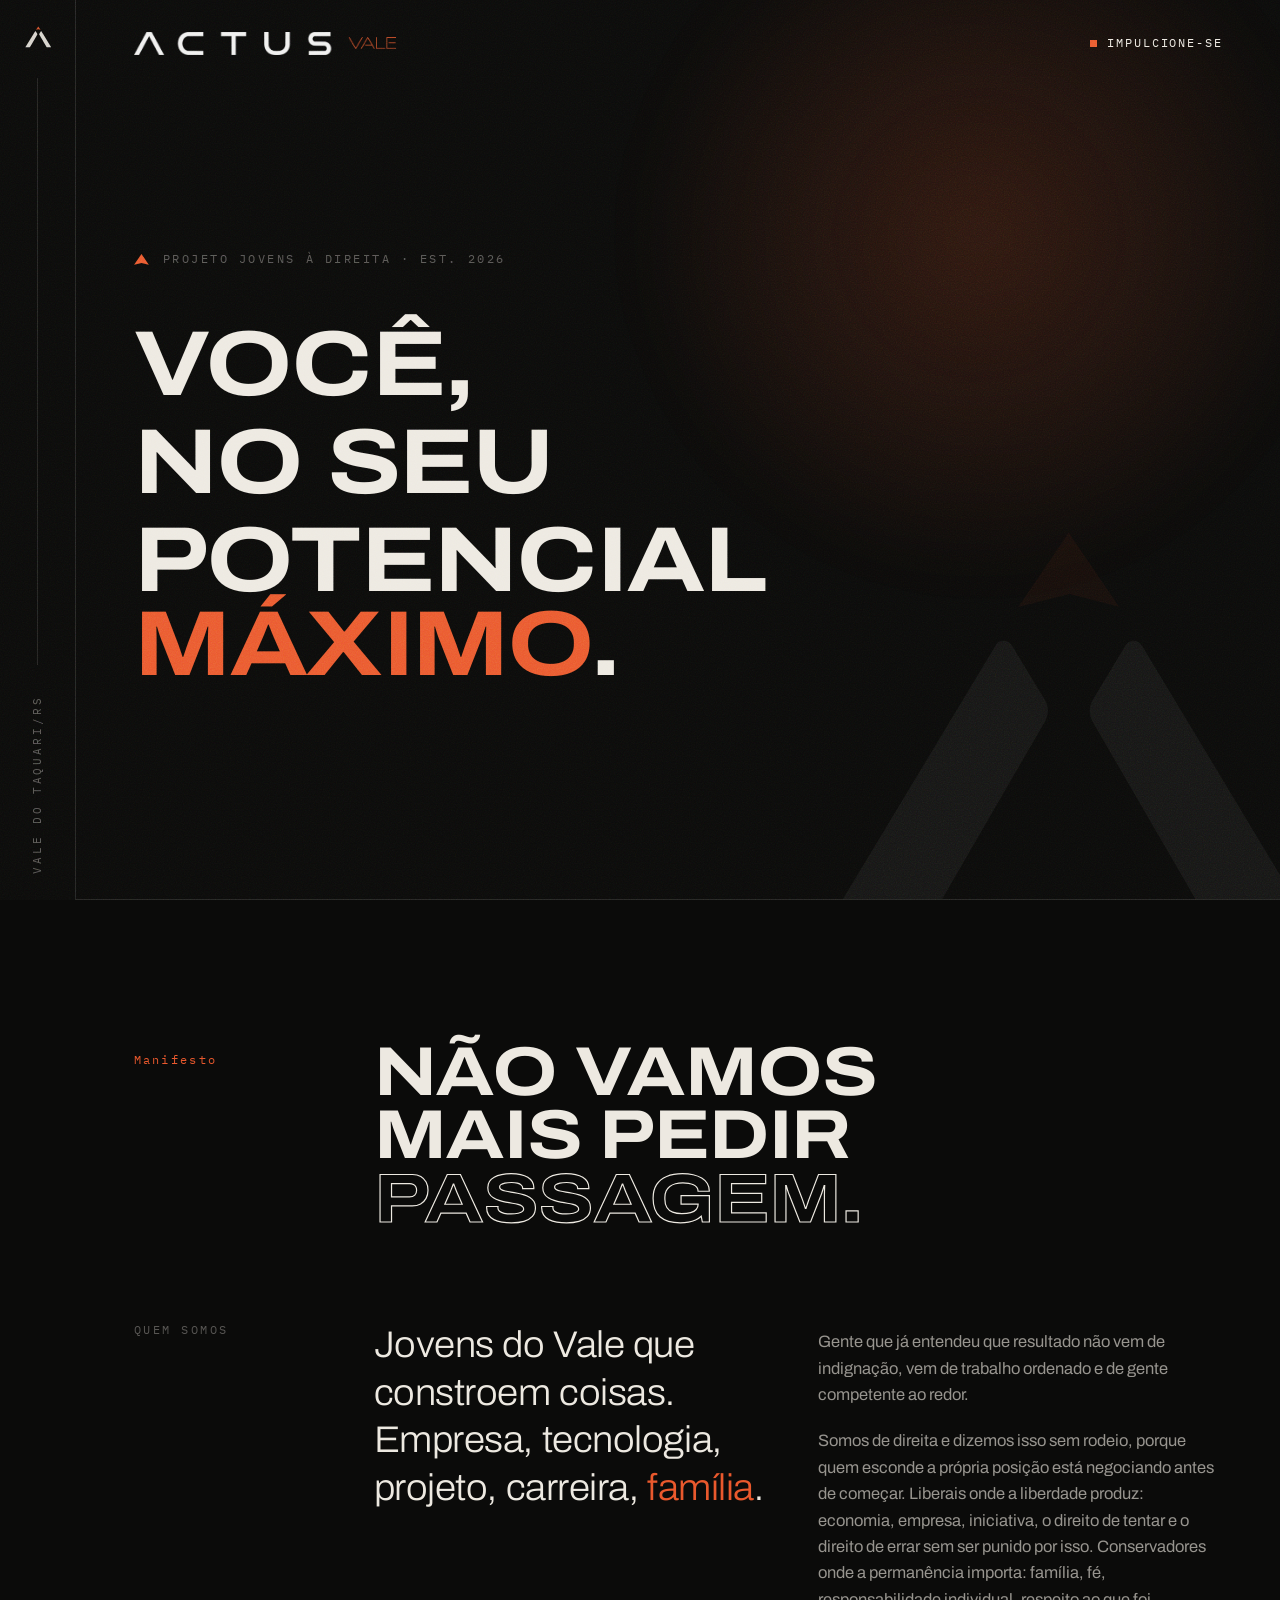
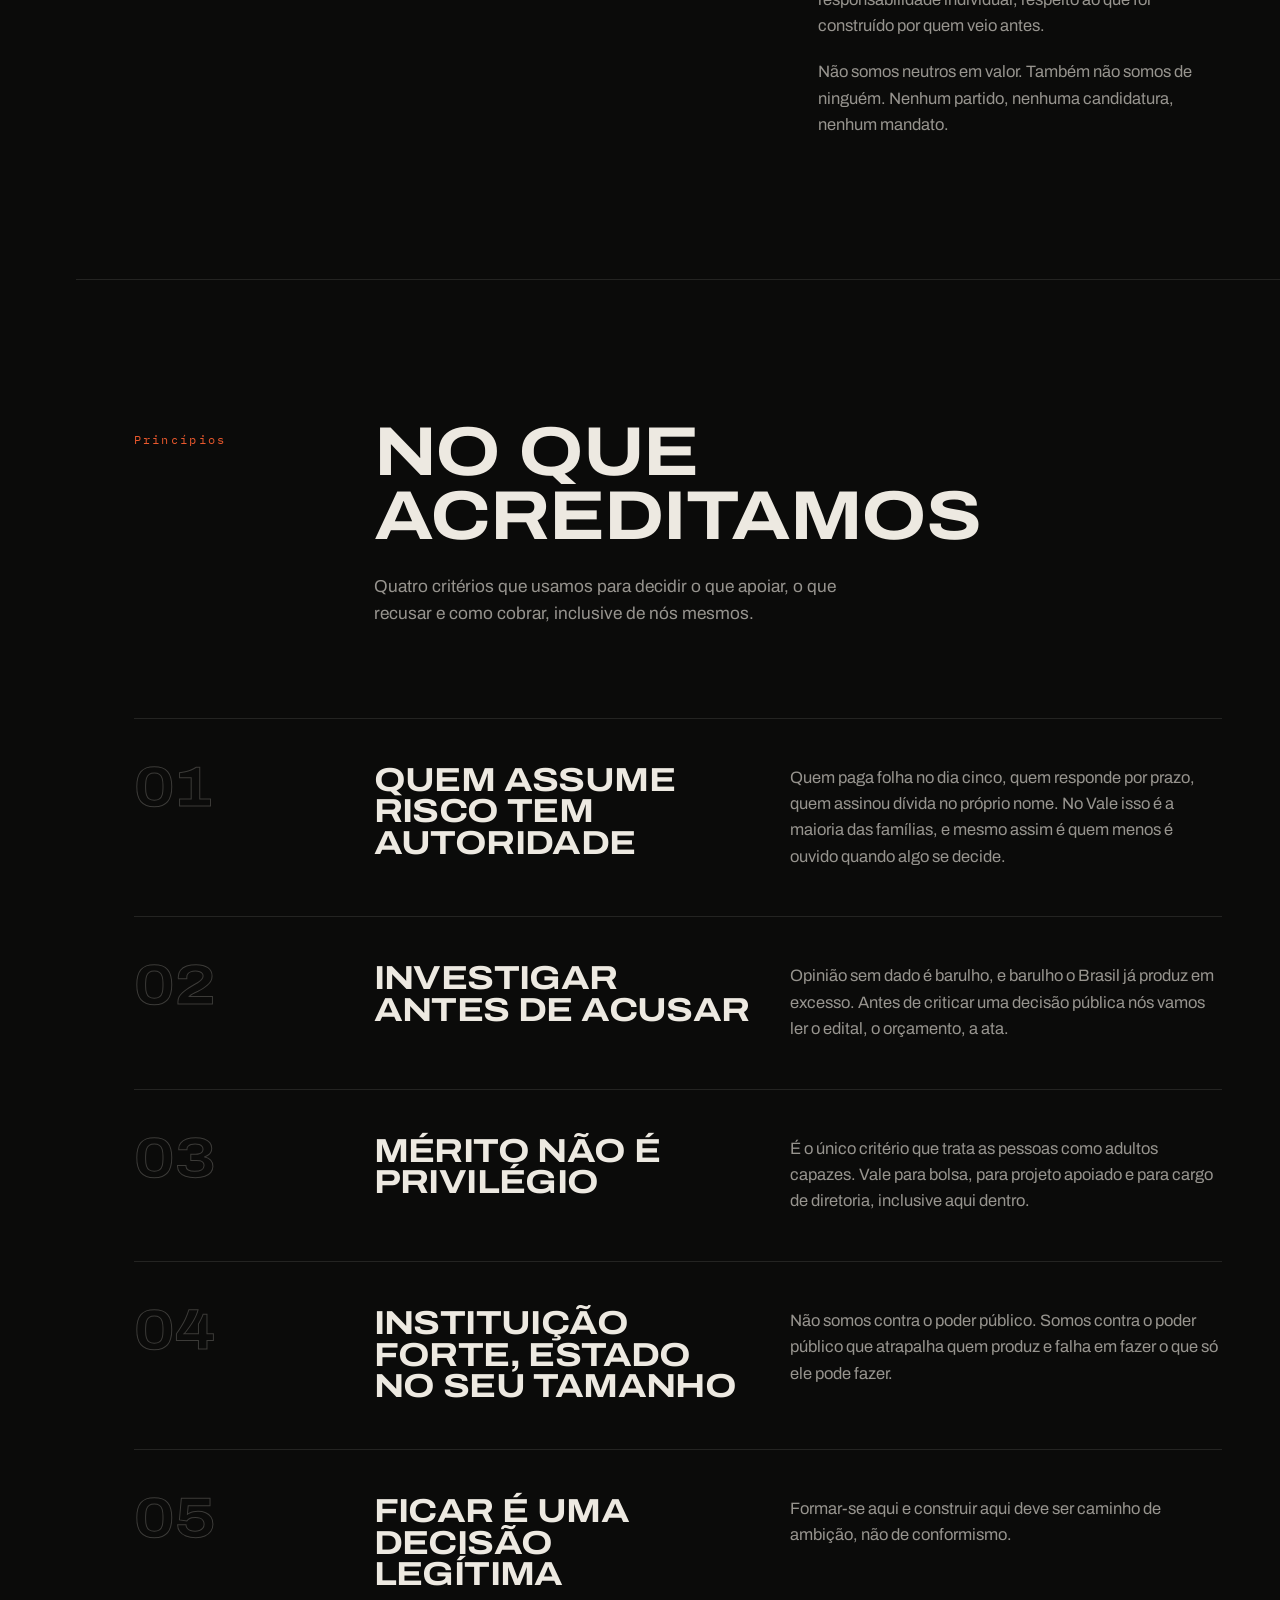
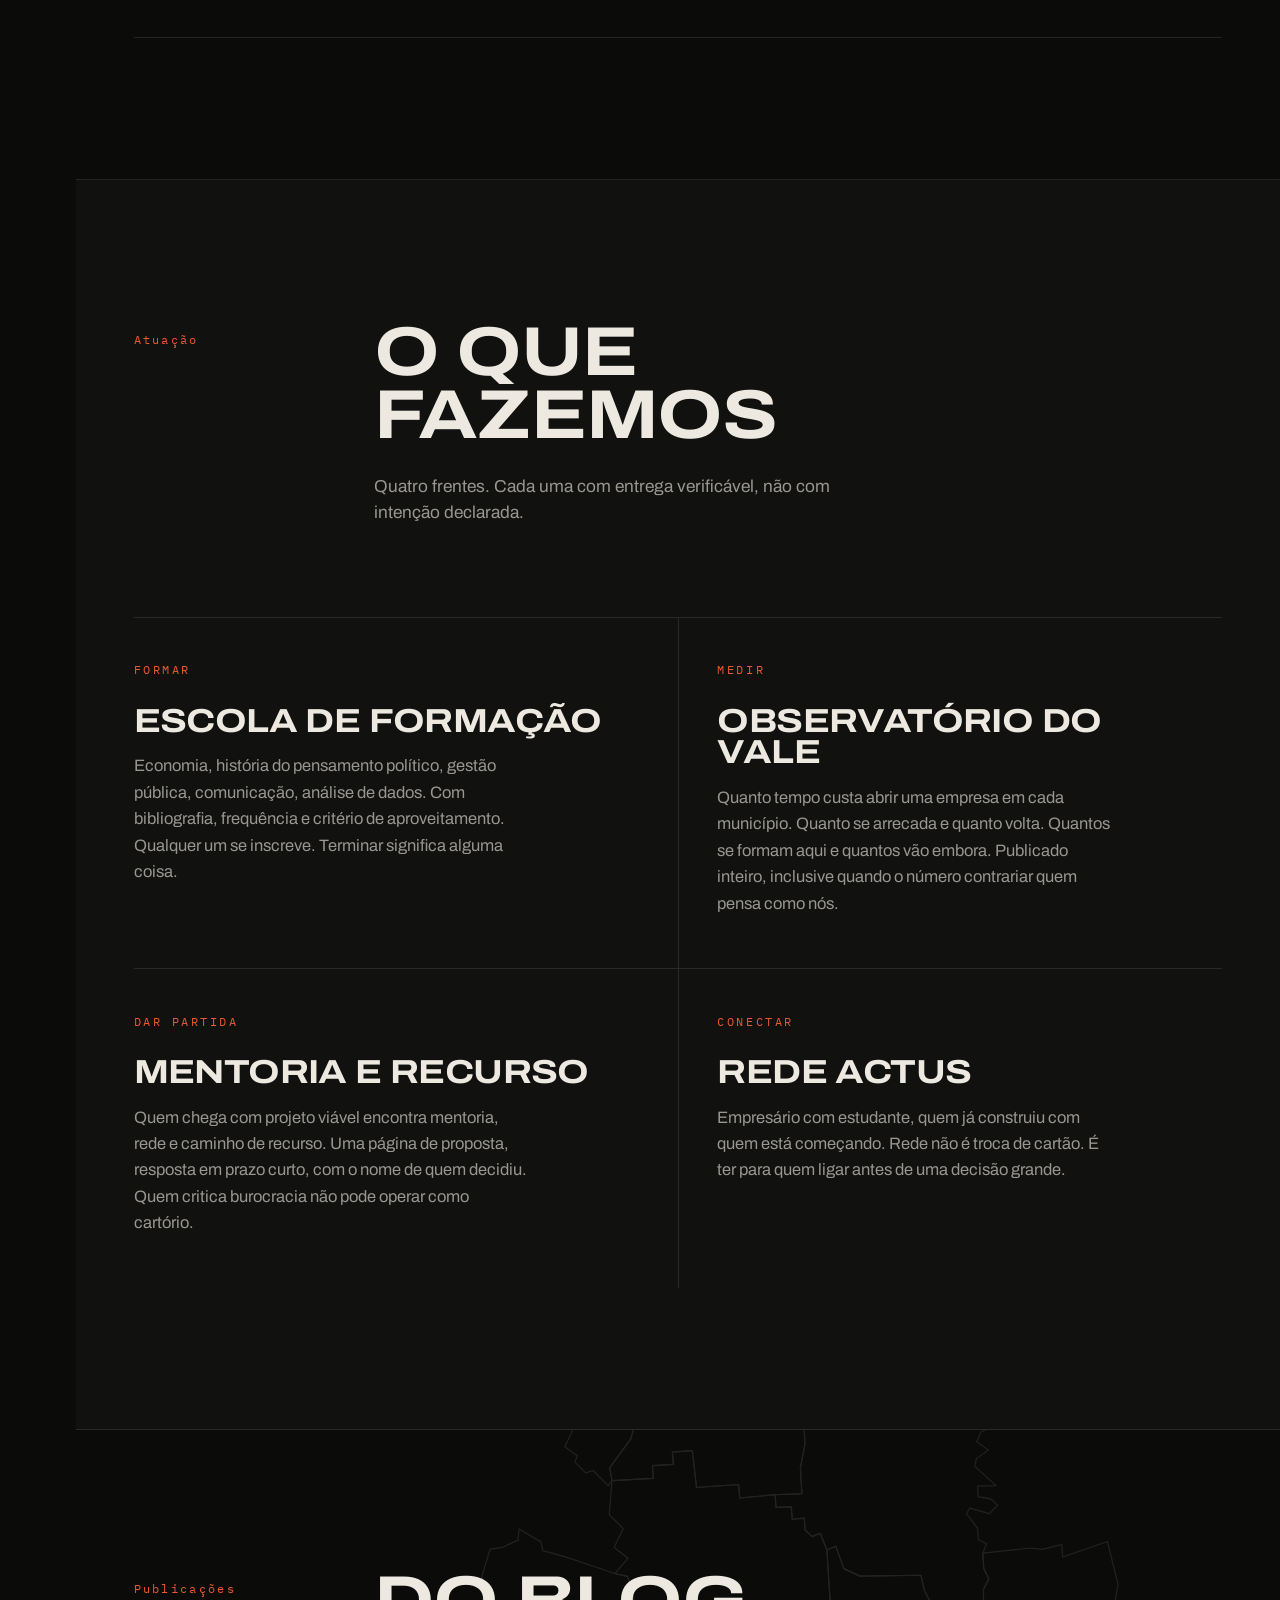
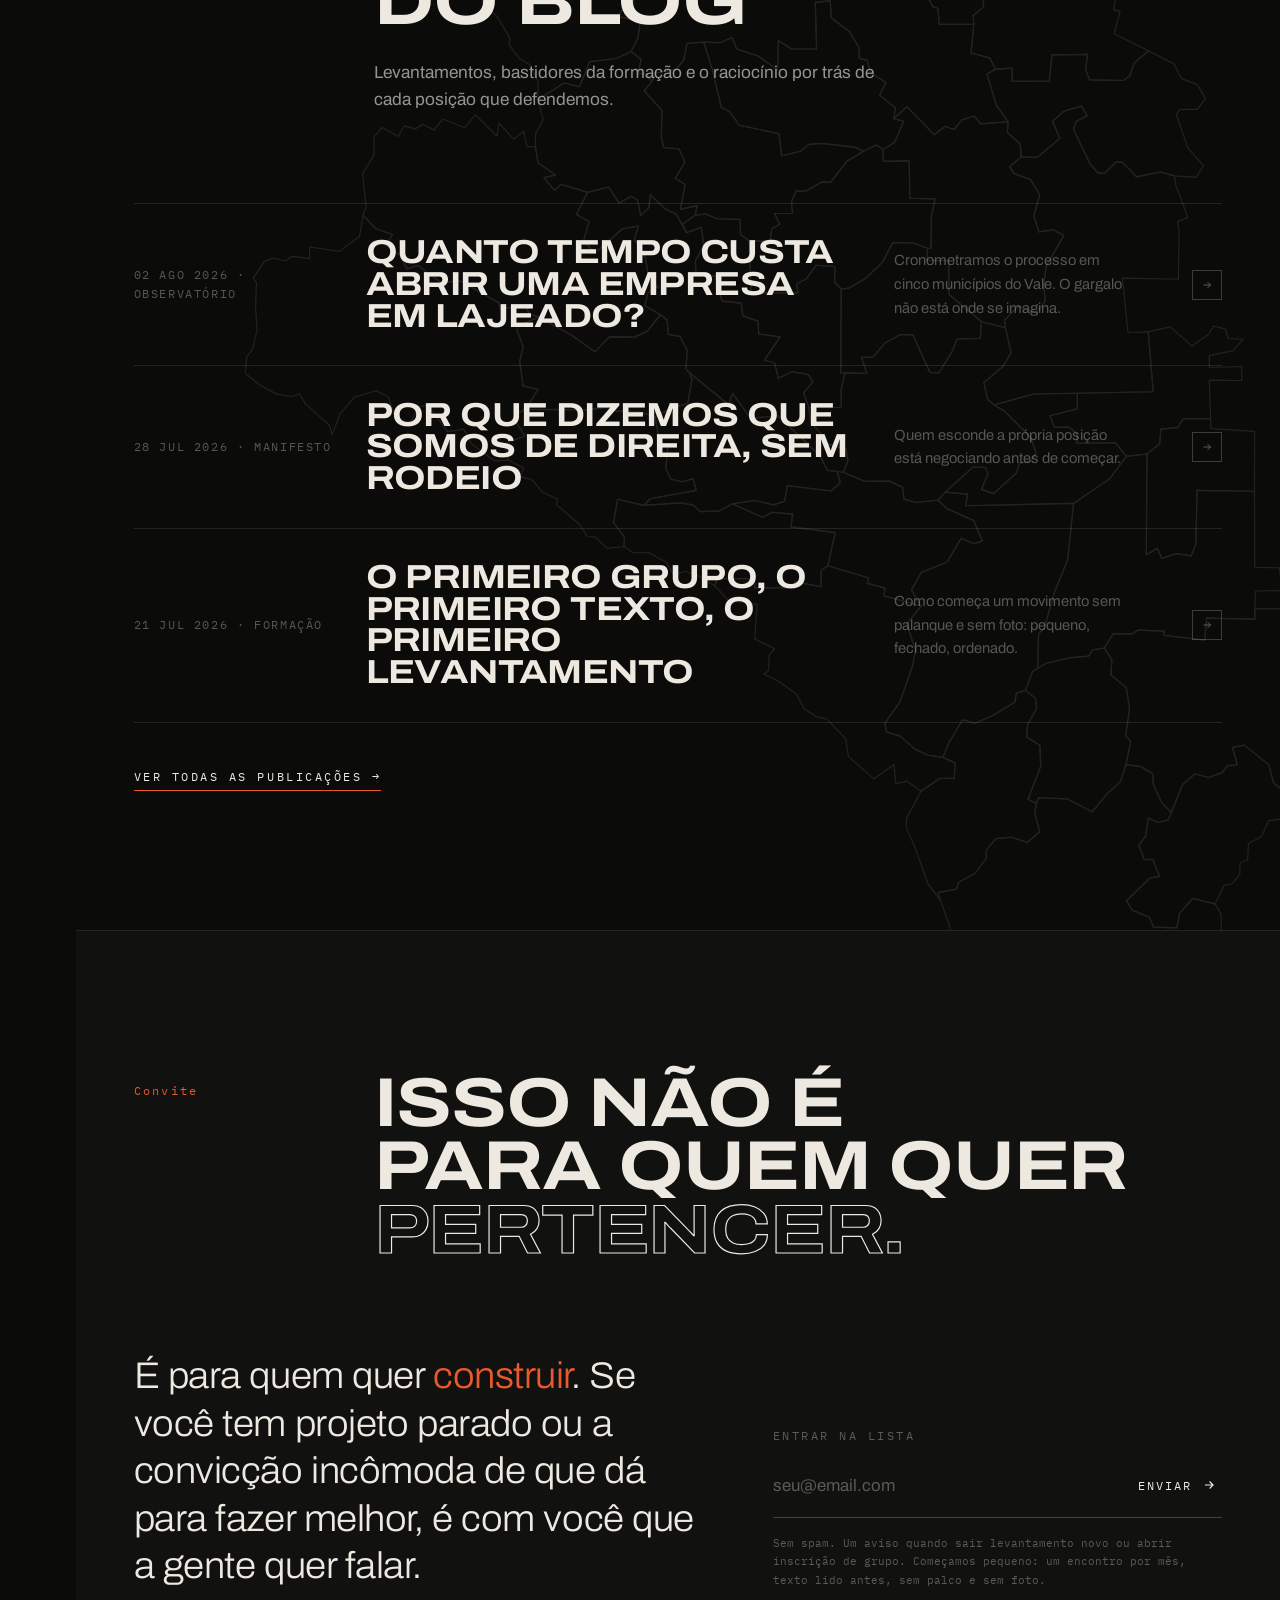
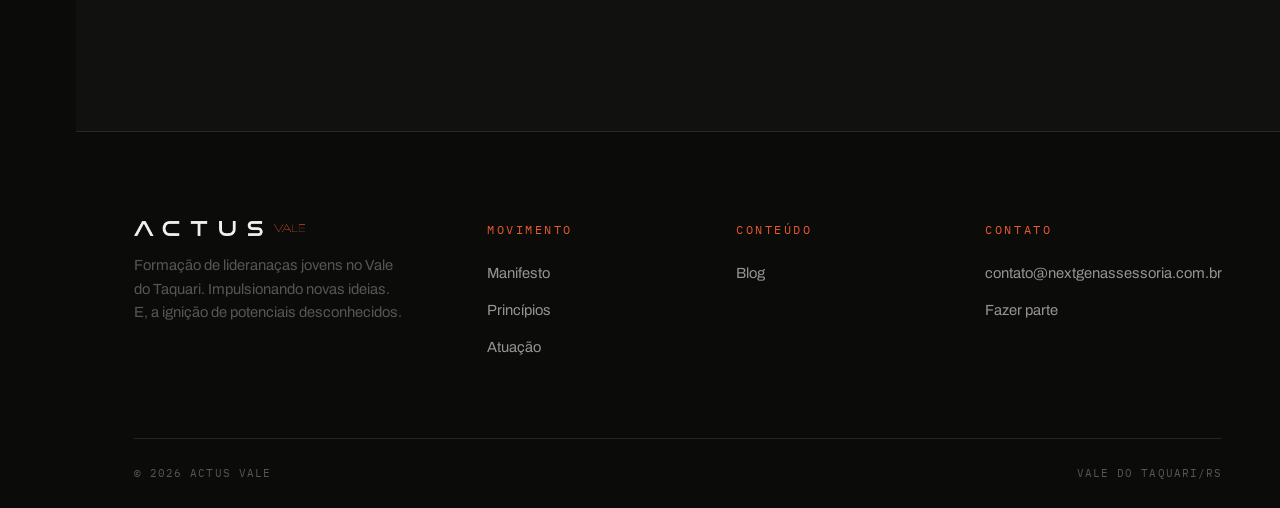
==== commit 20c1b3f0: "Alterações pontuais, visuais e textuais." ====
--- a/index.html
+++ b/index.html
@@ -3,7 +3,7 @@
 <head>
 <meta charset="UTF-8">
 <meta name="viewport" content="width=device-width, initial-scale=1">
-<title>Actus Vale · O Vale se constrói com quem fica</title>
+<title>Actus Vale</title>
 <meta name="description" content="Projeto Jovens à Direita, do Vale do Taquari. Formamos, medimos a região e damos partida em quem tem projeto, com critério e prestação de contas.">
 <link rel="icon" href="assets/img/mark.svg" type="image/svg+xml">
 <link rel="preconnect" href="https://fonts.googleapis.com">
@@ -17,7 +17,7 @@
 <aside class="rail">
   <a href="index.html"><img class="rail-mark" src="assets/img/mark.svg" alt="Actus Vale"></a>
   <div class="rail-track"><div class="rail-fill"></div></div>
-  <div class="rail-vert">Vale do Taquari · RS</div>
+  <div class="rail-vert">Vale do Taquari/RS</div>
 </aside>
 
 <!-- ============ CABEÇALHO ============ -->
@@ -26,7 +26,7 @@
     <a href="index.html" class="brand">
       <img src="assets/img/logo-horizontal-light.png" alt="Actus Vale">
     </a>
-    <a href="#convite" class="nav-cta"><span class="dot"></span>Fazer parte</a>
+    <a href="#convite" class="nav-cta"><span class="dot"></span>Impulcione-se</a>
   </div>
 </header>
 
@@ -44,9 +44,9 @@
       </div>
 
       <h1 class="dsp dsp-xl hero-title">
-        <span class="hl"><span>O Vale</span></span>
-        <span class="hl"><span>se constrói</span></span>
-        <span class="hl"><span>com quem <em class="sig" style="font-style:normal">fica</em>.</span></span>
+        <span class="hl"><span>Você,</span></span>
+        <span class="hl"><span>no seu</span></span>
+        <span class="hl"><span>potencial <em class="sig" style="font-style:normal">máximo</em>.</span></span>
       </h1>
     </div>
   </section>
@@ -55,7 +55,7 @@
   <section class="sec" id="manifesto">
     <div class="wrap">
       <div class="sec-head">
-        <span class="num">§ 01 · Manifesto</span>
+        <span class="num">Manifesto</span>
         <div>
           <h2 class="dsp dsp-lg rv">Não vamos<br>mais pedir<br><span class="hollow">passagem.</span></h2>
         </div>
@@ -77,7 +77,7 @@
   <section class="sec" id="principios">
     <div class="wrap">
       <div class="sec-head">
-        <span class="num">§ 02 · Princípios</span>
+        <span class="num">Princípios</span>
         <div>
           <h2 class="dsp dsp-lg rv">No que<br>acreditamos</h2>
           <p class="lede rv" style="--d:.08s">Quatro critérios que usamos para decidir o que apoiar, o que recusar e como cobrar, inclusive de nós mesmos.</p>
@@ -118,7 +118,7 @@
   <section class="sec sec--panel" id="atuacao">
     <div class="wrap">
       <div class="sec-head">
-        <span class="num">§ 03 · Atuação</span>
+        <span class="num">Atuação</span>
         <div>
           <h2 class="dsp dsp-lg rv">O que<br>fazemos</h2>
           <p class="lede rv" style="--d:.08s">Quatro frentes. Cada uma com entrega verificável, não com intenção declarada.</p>
@@ -171,7 +171,7 @@
     <img class="sec-map" src="assets/img/vale-do-taquari.svg" alt="">
     <div class="wrap">
       <div class="sec-head">
-        <span class="num">§ 04 · Publicações</span>
+        <span class="num">Publicações</span>
         <div>
           <h2 class="dsp dsp-lg rv">Do blog</h2>
           <p class="lede rv" style="--d:.08s">Levantamentos, bastidores da formação e o raciocínio por trás de cada posição que defendemos.</p>
@@ -212,7 +212,7 @@
   <section class="sec sec--panel invite" id="convite">
     <div class="wrap">
       <div class="sec-head">
-        <span class="num">§ 05 · Convite</span>
+        <span class="num">Convite</span>
         <div>
           <h2 class="dsp dsp-lg rv">Isso não é<br>para quem quer<br><span class="hollow">pertencer.</span></h2>
         </div>
@@ -241,8 +241,8 @@
   <div class="wrap">
     <div class="foot-cols">
       <div>
-        <a href="index.html" class="brand"><span class="brand-a">Actus</span><span class="brand-v">Vale</span></a>
-        <p>Jovens do Vale do Taquari que constroem coisas. Temos critério de entrada, prestação de contas e endereço. Rigor não é formalidade, é o que separa movimento de conversa.</p>
+        <a href="index.html" class="brand-footer"><img src="assets/img/logo-horizontal-light.png" alt="Actus Vale"></a>
+        <p>Formação de lideranaças jovens no Vale do Taquari. Impulsionando novas ideias. E, a ignição de potenciais desconhecidos. </p>
       </div>
       <div class="foot-col">
         <h4 class="tag tag--sig">Movimento</h4>
@@ -256,13 +256,12 @@
         <h4 class="tag tag--sig">Conteúdo</h4>
         <ul>
           <li><a href="blog/index.html">Blog</a></li>
-            <li><a href="#">Prestação de contas</a></li>
         </ul>
       </div>
       <div class="foot-col">
         <h4 class="tag tag--sig">Contato</h4>
         <ul>
-          <li><a href="mailto:contato@actusvale.com.br">contato@actusvale.com.br</a></li>
+          <li><a href="mailto:contato@actusvale.com.br">contato@nextgenassessoria.com.br</a></li>
           <li><a href="#convite">Fazer parte</a></li>
         </ul>
       </div>
@@ -270,8 +269,7 @@
 
     <div class="foot-bar">
       <span>© 2026 Actus Vale</span>
-      <span>Nenhum partido · Nenhuma candidatura · Nenhum mandato</span>
-      <span>Vale do Taquari · RS</span>
+      <span>Vale do Taquari/RS</span>
     </div>
   </div>
 </footer>
--- a/assets/css/style.css
+++ b/assets/css/style.css
@@ -178,6 +178,10 @@
 .brand { display: flex; align-items: center; gap: 11px; }
 /* logotipo horizontal da navbar */
 .brand img { height: clamp(15px, 1.9vw, 23px); width: auto; }
+
+.brand-footer { display: flex; align-items: center; gap: 11px; }
+
+.brand-footer img { height: clamp(10px, 1.5vw, 15px); width: auto; }
 
 /* lockup em texto, usado só no rodapé */
 .brand-a {
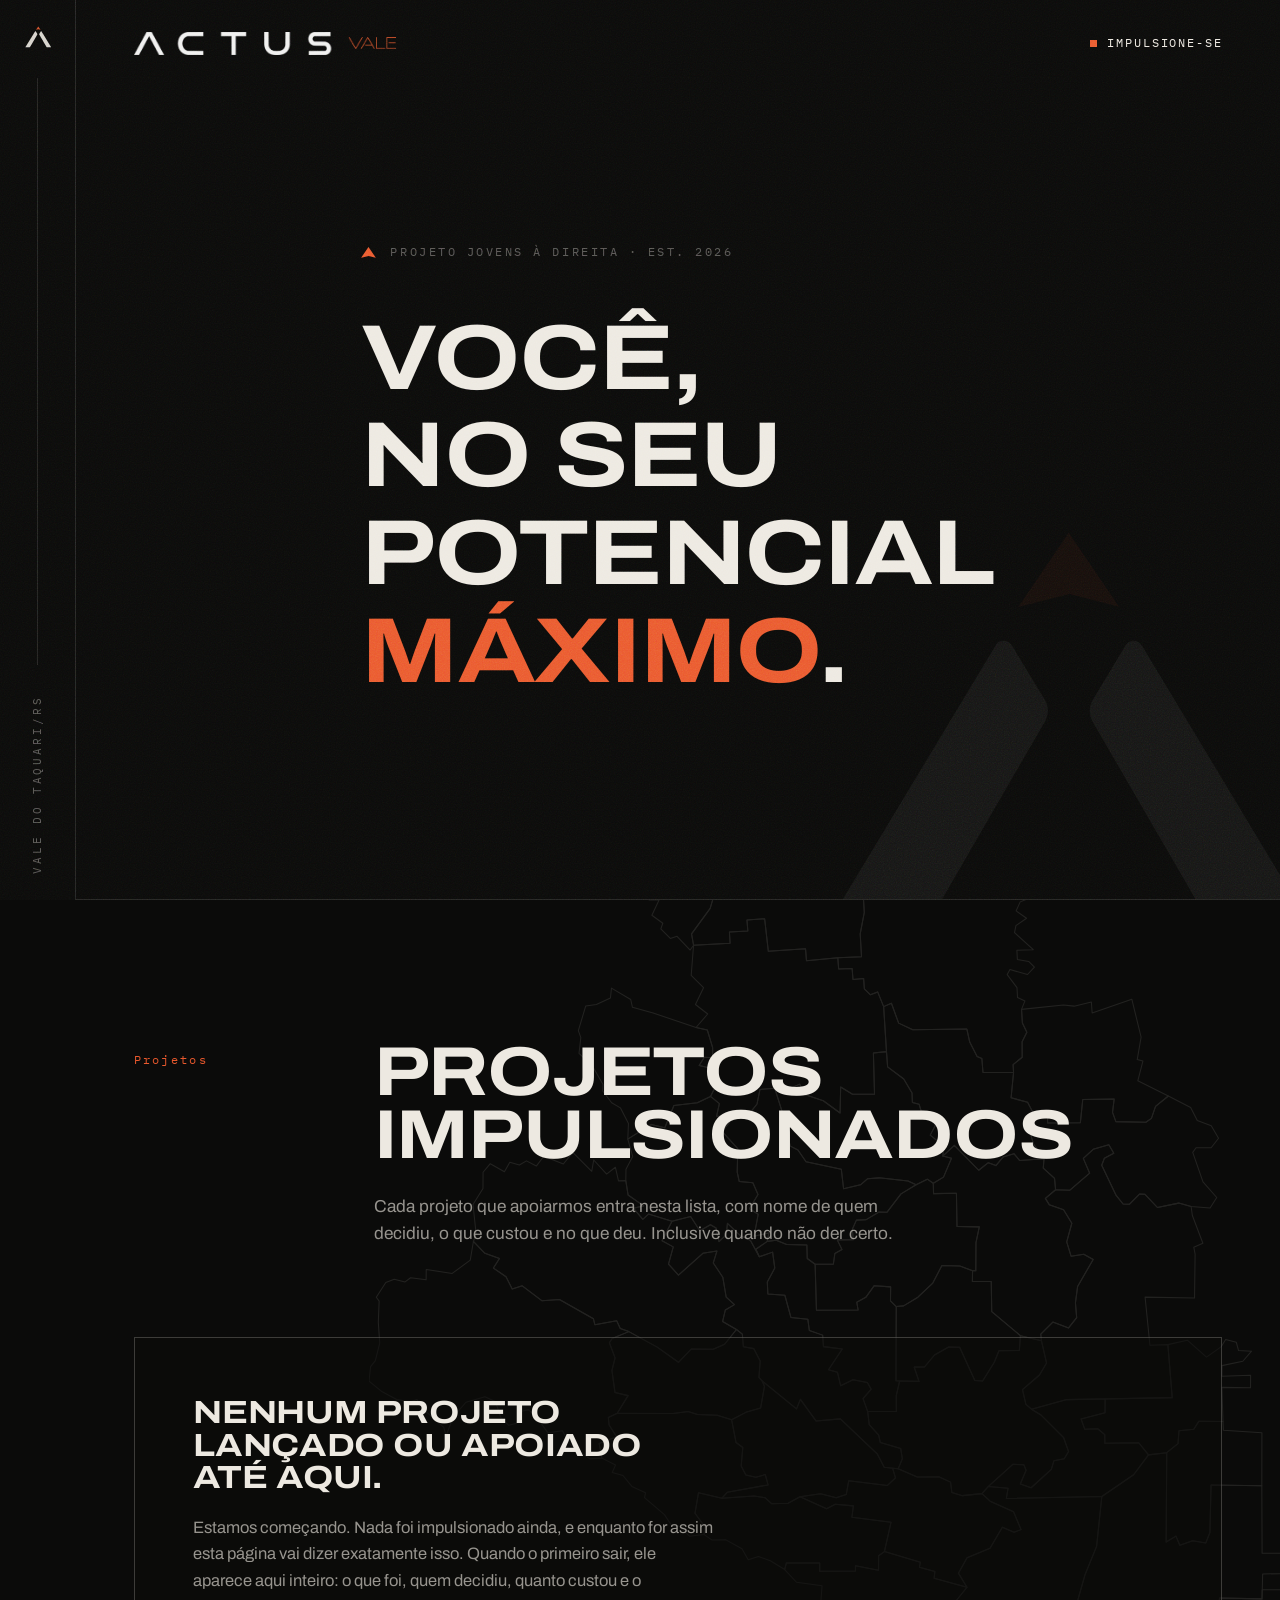
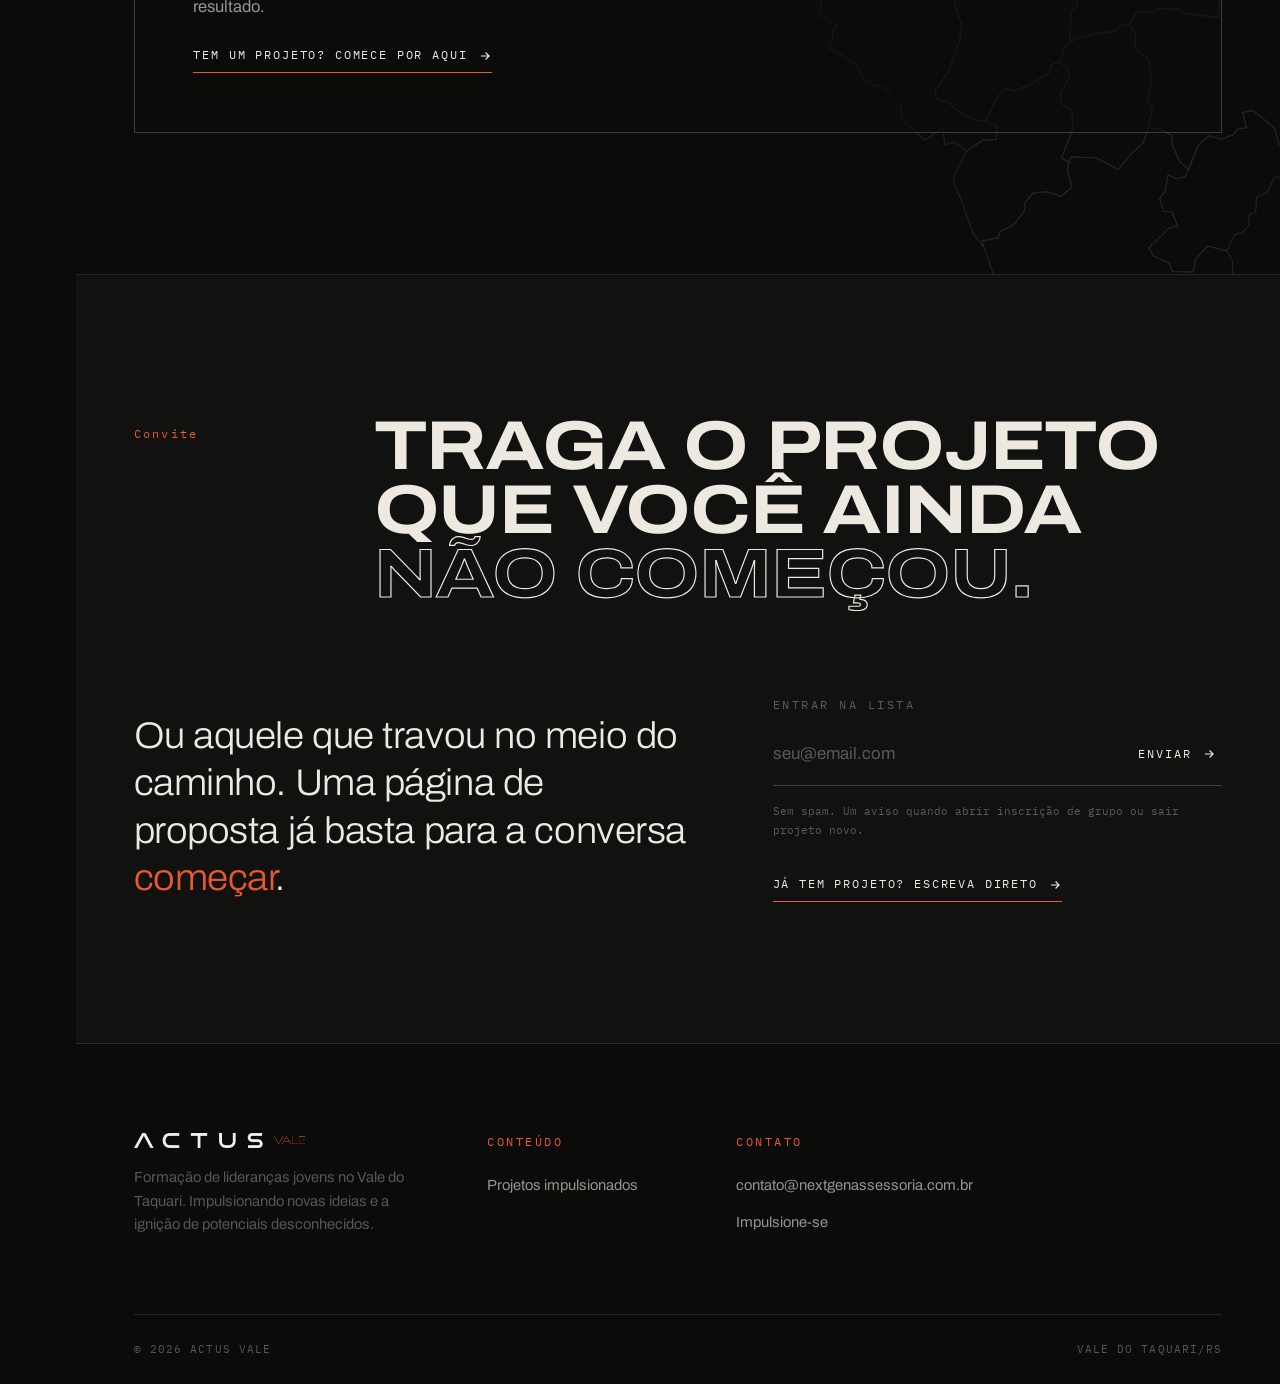
==== commit bb57e861: "Reestrutura em Sobre + Projetos, corrige navbar mobile e revê o convite Divide o conteúdo institucio" ====
--- a/index.html
+++ b/index.html
@@ -4,7 +4,7 @@
 <meta charset="UTF-8">
 <meta name="viewport" content="width=device-width, initial-scale=1">
 <title>Actus Vale</title>
-<meta name="description" content="Projeto Jovens à Direita, do Vale do Taquari. Formamos, medimos a região e damos partida em quem tem projeto, com critério e prestação de contas.">
+<meta name="description" content="Projeto Jovens à Direita, do Vale do Taquari. Formação de lideranças jovens, mentoria e caminho de recurso para quem tem projeto.">
 <link rel="icon" href="assets/img/mark.svg" type="image/svg+xml">
 <link rel="preconnect" href="https://fonts.googleapis.com">
 <link rel="preconnect" href="https://fonts.gstatic.com" crossorigin>
@@ -26,7 +26,12 @@
     <a href="index.html" class="brand">
       <img src="assets/img/logo-horizontal-light.png" alt="Actus Vale">
     </a>
-    <a href="#convite" class="nav-cta"><span class="dot"></span>Impulcione-se</a>
+    <div class="head-right">
+      <!-- página "Sobre" fora do ar por enquanto — descomente para reativar
+      <a href="sobre.html" class="nav-link">Sobre</a>
+      -->
+      <a href="#convite" class="nav-cta"><span class="dot"></span>Impulsione-se</a>
+    </div>
   </div>
 </header>
 
@@ -34,7 +39,6 @@
 
   <!-- ============ HERO ============ -->
   <section class="hero">
-    <div class="hero-glow"></div>
     <img class="hero-mark" src="assets/img/mark.svg" alt="">
 
     <div class="wrap hero-inner">
@@ -46,165 +50,32 @@
       <h1 class="dsp dsp-xl hero-title">
         <span class="hl"><span>Você,</span></span>
         <span class="hl"><span>no seu</span></span>
-        <span class="hl"><span>potencial <em class="sig" style="font-style:normal">máximo</em>.</span></span>
+        <span class="hl"><span>potencial</span></span>
+        <span class="hl"><span><em class="sig" style="font-style:normal">máximo</em>.</span></span>
       </h1>
     </div>
   </section>
 
-  <!-- ============ MANIFESTO ============ -->
-  <section class="sec" id="manifesto">
+  <!-- ============ PROJETOS IMPULSIONADOS ============ -->
+  <!-- fundo: malha dos 36 municípios do Corede Vale do Taquari (IBGE) -->
+  <section class="sec sec--map" id="projetos">
+    <img class="sec-map" src="assets/img/vale-do-taquari.svg" alt="">
     <div class="wrap">
       <div class="sec-head">
-        <span class="num">Manifesto</span>
+        <span class="num">Projetos</span>
         <div>
-          <h2 class="dsp dsp-lg rv">Não vamos<br>mais pedir<br><span class="hollow">passagem.</span></h2>
+          <h2 class="dsp dsp-lg rv">Projetos<br>impulsionados</h2>
+          <p class="lede rv" style="--d:.08s">Cada projeto que apoiarmos entra nesta lista, com nome de quem decidiu, o que custou e no que deu. Inclusive quando não der certo.</p>
         </div>
       </div>
 
-      <div class="stmt-grid">
-        <span class="tag rv">Quem somos</span>
-        <p class="stmt rv" style="--d:.06s">Jovens do Vale que constroem coisas. Empresa, tecnologia, projeto, carreira, <em>família</em>.</p>
-        <div class="col rv" style="--d:.12s">
-          <p>Gente que já entendeu que resultado não vem de indignação, vem de trabalho ordenado e de gente competente ao redor.</p>
-          <p>Somos de direita e dizemos isso sem rodeio, porque quem esconde a própria posição está negociando antes de começar. Liberais onde a liberdade produz: economia, empresa, iniciativa, o direito de tentar e o direito de errar sem ser punido por isso. Conservadores onde a permanência importa: família, fé, responsabilidade individual, respeito ao que foi construído por quem veio antes.</p>
-          <p>Não somos neutros em valor. Também não somos de ninguém. Nenhum partido, nenhuma candidatura, nenhum mandato.</p>
-        </div>
+      <div class="empty rv">
+        <p class="empty-stmt">Nenhum projeto lançado ou apoiado até aqui.</p>
+        <p class="empty-desc">Estamos começando. Nada foi impulsionado ainda, e enquanto for assim esta página vai dizer exatamente isso. Quando o primeiro sair, ele aparece aqui inteiro: o que foi, quem decidiu, quanto custou e o resultado.</p>
+        <a href="#convite" class="empty-cta">Tem um projeto? Comece por aqui
+          <svg viewBox="0 0 24 24" fill="none" stroke="currentColor" stroke-width="2"><path d="M5 12h14M13 6l6 6-6 6"/></svg>
+        </a>
       </div>
-    </div>
-  </section>
-
-  <!-- ============ PRINCÍPIOS ============ -->
-  <section class="sec" id="principios">
-    <div class="wrap">
-      <div class="sec-head">
-        <span class="num">Princípios</span>
-        <div>
-          <h2 class="dsp dsp-lg rv">No que<br>acreditamos</h2>
-          <p class="lede rv" style="--d:.08s">Quatro critérios que usamos para decidir o que apoiar, o que recusar e como cobrar, inclusive de nós mesmos.</p>
-        </div>
-      </div>
-
-      <div class="tenets">
-        <article class="tenet rv">
-          <span class="tenet-n">01</span>
-          <h3 class="dsp dsp-md">Quem assume risco tem autoridade</h3>
-          <p>Quem paga folha no dia cinco, quem responde por prazo, quem assinou dívida no próprio nome. No Vale isso é a maioria das famílias, e mesmo assim é quem menos é ouvido quando algo se decide.</p>
-        </article>
-        <article class="tenet rv">
-          <span class="tenet-n">02</span>
-          <h3 class="dsp dsp-md">Investigar antes de acusar</h3>
-          <p>Opinião sem dado é barulho, e barulho o Brasil já produz em excesso. Antes de criticar uma decisão pública nós vamos ler o edital, o orçamento, a ata.</p>
-        </article>
-        <article class="tenet rv">
-          <span class="tenet-n">03</span>
-          <h3 class="dsp dsp-md">Mérito não é privilégio</h3>
-          <p>É o único critério que trata as pessoas como adultos capazes. Vale para bolsa, para projeto apoiado e para cargo de diretoria, inclusive aqui dentro.</p>
-        </article>
-        <article class="tenet rv">
-          <span class="tenet-n">04</span>
-          <h3 class="dsp dsp-md">Instituição forte, Estado no seu tamanho</h3>
-          <p>Não somos contra o poder público. Somos contra o poder público que atrapalha quem produz e falha em fazer o que só ele pode fazer.</p>
-        </article>
-        <article class="tenet rv">
-          <span class="tenet-n">05</span>
-          <h3 class="dsp dsp-md">Ficar é uma decisão legítima</h3>
-          <p>Formar-se aqui e construir aqui deve ser caminho de ambição, não de conformismo.</p>
-        </article>
-      </div>
-    </div>
-  </section>
-
-  <!-- ============ ATUAÇÃO ============ -->
-  <section class="sec sec--panel" id="atuacao">
-    <div class="wrap">
-      <div class="sec-head">
-        <span class="num">Atuação</span>
-        <div>
-          <h2 class="dsp dsp-lg rv">O que<br>fazemos</h2>
-          <p class="lede rv" style="--d:.08s">Quatro frentes. Cada uma com entrega verificável, não com intenção declarada.</p>
-        </div>
-      </div>
-
-      <div class="fronts">
-        <article class="front rv">
-          <div class="front-top">
-            <span class="tag tag--sig">Formar</span>
-            <svg class="chev" viewBox="387 0 64 47" xmlns="http://www.w3.org/2000/svg"><polygon fill="#ea592d" points="419.36 38.005 387.505 46.02 418.859 0 450.148 45.872 419.36 38.005"/></svg>
-          </div>
-          <h3 class="dsp dsp-md">Escola de formação</h3>
-          <p>Economia, história do pensamento político, gestão pública, comunicação, análise de dados. Com bibliografia, frequência e critério de aproveitamento. Qualquer um se inscreve. Terminar significa alguma coisa.</p>
-        </article>
-
-        <article class="front rv" style="--d:.07s">
-          <div class="front-top">
-            <span class="tag tag--sig">Medir</span>
-            <svg class="chev" viewBox="387 0 64 47" xmlns="http://www.w3.org/2000/svg"><polygon fill="#ea592d" points="419.36 38.005 387.505 46.02 418.859 0 450.148 45.872 419.36 38.005"/></svg>
-          </div>
-          <h3 class="dsp dsp-md">Observatório do Vale</h3>
-          <p>Quanto tempo custa abrir uma empresa em cada município. Quanto se arrecada e quanto volta. Quantos se formam aqui e quantos vão embora. Publicado inteiro, inclusive quando o número contrariar quem pensa como nós.</p>
-        </article>
-
-        <article class="front rv" style="--d:.14s">
-          <div class="front-top">
-            <span class="tag tag--sig">Dar partida</span>
-            <svg class="chev" viewBox="387 0 64 47" xmlns="http://www.w3.org/2000/svg"><polygon fill="#ea592d" points="419.36 38.005 387.505 46.02 418.859 0 450.148 45.872 419.36 38.005"/></svg>
-          </div>
-          <h3 class="dsp dsp-md">Mentoria e recurso</h3>
-          <p>Quem chega com projeto viável encontra mentoria, rede e caminho de recurso. Uma página de proposta, resposta em prazo curto, com o nome de quem decidiu. Quem critica burocracia não pode operar como cartório.</p>
-        </article>
-
-        <article class="front rv" style="--d:.21s">
-          <div class="front-top">
-            <span class="tag tag--sig">Conectar</span>
-            <svg class="chev" viewBox="387 0 64 47" xmlns="http://www.w3.org/2000/svg"><polygon fill="#ea592d" points="419.36 38.005 387.505 46.02 418.859 0 450.148 45.872 419.36 38.005"/></svg>
-          </div>
-          <h3 class="dsp dsp-md">Rede Actus</h3>
-          <p>Empresário com estudante, quem já construiu com quem está começando. Rede não é troca de cartão. É ter para quem ligar antes de uma decisão grande.</p>
-        </article>
-      </div>
-    </div>
-  </section>
-
-  <!-- ============ BLOG ============ -->
-  <!-- fundo: malha dos 36 municípios do Corede Vale do Taquari (IBGE) -->
-  <section class="sec sec--map" id="blog">
-    <img class="sec-map" src="assets/img/vale-do-taquari.svg" alt="">
-    <div class="wrap">
-      <div class="sec-head">
-        <span class="num">Publicações</span>
-        <div>
-          <h2 class="dsp dsp-lg rv">Do blog</h2>
-          <p class="lede rv" style="--d:.08s">Levantamentos, bastidores da formação e o raciocínio por trás de cada posição que defendemos.</p>
-        </div>
-      </div>
-
-      <div class="entries">
-        <article class="entry rv">
-          <span class="entry-date">02 Ago 2026 · Observatório</span>
-          <h3 class="dsp dsp-md">Quanto tempo custa abrir uma empresa em Lajeado?</h3>
-          <p class="entry-desc">Cronometramos o processo em cinco municípios do Vale. O gargalo não está onde se imagina.</p>
-          <span class="entry-go"><svg viewBox="0 0 24 24" fill="none" stroke="currentColor" stroke-width="2"><path d="M5 12h14M13 6l6 6-6 6"/></svg></span>
-          <a class="entry-link" href="blog/post.html" aria-label="Ler o artigo"></a>
-        </article>
-
-        <article class="entry rv">
-          <span class="entry-date">28 Jul 2026 · Manifesto</span>
-          <h3 class="dsp dsp-md">Por que dizemos que somos de direita, sem rodeio</h3>
-          <p class="entry-desc">Quem esconde a própria posição está negociando antes de começar.</p>
-          <span class="entry-go"><svg viewBox="0 0 24 24" fill="none" stroke="currentColor" stroke-width="2"><path d="M5 12h14M13 6l6 6-6 6"/></svg></span>
-          <a class="entry-link" href="blog/post.html" aria-label="Ler o artigo"></a>
-        </article>
-
-        <article class="entry rv">
-          <span class="entry-date">21 Jul 2026 · Formação</span>
-          <h3 class="dsp dsp-md">O primeiro grupo, o primeiro texto, o primeiro levantamento</h3>
-          <p class="entry-desc">Como começa um movimento sem palanque e sem foto: pequeno, fechado, ordenado.</p>
-          <span class="entry-go"><svg viewBox="0 0 24 24" fill="none" stroke="currentColor" stroke-width="2"><path d="M5 12h14M13 6l6 6-6 6"/></svg></span>
-          <a class="entry-link" href="blog/post.html" aria-label="Ler o artigo"></a>
-        </article>
-      </div>
-
-      <p style="margin-top:40px"><a href="blog/index.html" class="tag" style="border-bottom:1px solid var(--signal);padding-bottom:6px;color:var(--bone)">Ver todas as publicações →</a></p>
     </div>
   </section>
 
@@ -214,22 +85,27 @@
       <div class="sec-head">
         <span class="num">Convite</span>
         <div>
-          <h2 class="dsp dsp-lg rv">Isso não é<br>para quem quer<br><span class="hollow">pertencer.</span></h2>
+          <h2 class="dsp dsp-lg rv">Traga o projeto<br>que você ainda<br><span class="hollow">não começou.</span></h2>
         </div>
       </div>
 
       <div class="invite-grid">
-        <p class="stmt rv" style="max-width:34ch">É para quem quer <em>construir</em>. Se você tem projeto parado ou a convicção incômoda de que dá para fazer melhor, é com você que a gente quer falar.</p>
-        <form class="rv" style="--d:.1s">
-          <span class="tag" style="display:block;margin-bottom:20px">Entrar na lista</span>
-          <div class="field">
-            <input type="email" placeholder="seu@email.com" required aria-label="Seu e-mail">
-            <button type="submit">Enviar
-              <svg viewBox="0 0 24 24" fill="none" stroke="currentColor" stroke-width="2"><path d="M5 12h14M13 6l6 6-6 6"/></svg>
-            </button>
-          </div>
-          <p class="field-note">Sem spam. Um aviso quando sair levantamento novo ou abrir inscrição de grupo. Começamos pequeno: um encontro por mês, texto lido antes, sem palco e sem foto.</p>
-        </form>
+        <p class="stmt rv" style="max-width:32ch">Ou aquele que travou no meio do caminho. Uma página de proposta já basta para a conversa <em>começar</em>.</p>
+        <div class="rv" style="--d:.1s">
+          <form>
+            <span class="tag" style="display:block;margin-bottom:20px">Entrar na lista</span>
+            <div class="field">
+              <input type="email" placeholder="seu@email.com" required aria-label="Seu e-mail">
+              <button type="submit">Enviar
+                <svg viewBox="0 0 24 24" fill="none" stroke="currentColor" stroke-width="2"><path d="M5 12h14M13 6l6 6-6 6"/></svg>
+              </button>
+            </div>
+            <p class="field-note">Sem spam. Um aviso quando abrir inscrição de grupo ou sair projeto novo.</p>
+          </form>
+          <a href="mailto:contato@nextgenassessoria.com.br" class="empty-cta" style="margin-top:36px">Já tem projeto? Escreva direto
+            <svg viewBox="0 0 24 24" fill="none" stroke="currentColor" stroke-width="2"><path d="M5 12h14M13 6l6 6-6 6"/></svg>
+          </a>
+        </div>
       </div>
     </div>
   </section>
@@ -242,27 +118,29 @@
     <div class="foot-cols">
       <div>
         <a href="index.html" class="brand-footer"><img src="assets/img/logo-horizontal-light.png" alt="Actus Vale"></a>
-        <p>Formação de lideranaças jovens no Vale do Taquari. Impulsionando novas ideias. E, a ignição de potenciais desconhecidos. </p>
+        <p>Formação de lideranças jovens no Vale do Taquari. Impulsionando novas ideias e a ignição de potenciais desconhecidos.</p>
       </div>
+      <!-- coluna "Movimento" some junto com a página Sobre — descomente para reativar
       <div class="foot-col">
         <h4 class="tag tag--sig">Movimento</h4>
         <ul>
-          <li><a href="#manifesto">Manifesto</a></li>
-          <li><a href="#principios">Princípios</a></li>
-          <li><a href="#atuacao">Atuação</a></li>
+          <li><a href="sobre.html#manifesto">Manifesto</a></li>
+          <li><a href="sobre.html#principios">Princípios</a></li>
+          <li><a href="sobre.html#atuacao">Atuação</a></li>
         </ul>
       </div>
+      -->
       <div class="foot-col">
         <h4 class="tag tag--sig">Conteúdo</h4>
         <ul>
-          <li><a href="blog/index.html">Blog</a></li>
+          <li><a href="projetos/index.html">Projetos impulsionados</a></li>
         </ul>
       </div>
       <div class="foot-col">
         <h4 class="tag tag--sig">Contato</h4>
         <ul>
-          <li><a href="mailto:contato@actusvale.com.br">contato@nextgenassessoria.com.br</a></li>
-          <li><a href="#convite">Fazer parte</a></li>
+          <li><a href="mailto:contato@nextgenassessoria.com.br">contato@nextgenassessoria.com.br</a></li>
+          <li><a href="#convite">Impulsione-se</a></li>
         </ul>
       </div>
     </div>
--- a/assets/css/style.css
+++ b/assets/css/style.css
@@ -84,7 +84,8 @@
 .dsp-xl  { font-size: clamp(2rem, 9vw, 9.4rem); }
 /* linha mais longa do título ("com quem fica.") não cabe em 9vw */
 .hero-title { font-size: clamp(1.9rem, 7.2vw, 7.4rem); }
-.dsp-lg  { font-size: clamp(1.9rem, 5.4vw, 4.6rem); }
+/* mínimo em 1.7rem: em 360px a linha "Traga o projeto" não cabe em 1.9rem */
+.dsp-lg  { font-size: clamp(1.7rem, 5.4vw, 4.6rem); }
 .dsp-md  { font-size: clamp(1.5rem, 2.6vw, 2.3rem); line-height: 0.95; }
 .dsp-sm  { font-size: clamp(1.1rem, 1.5vw, 1.35rem); line-height: 1.05; letter-spacing: 0; }
 
@@ -201,6 +202,21 @@
 
 /* único item da navbar: sem sublinhado, o quadrado laranja
    é a única resposta ao hover */
+.head-right { display: flex; align-items: center; gap: clamp(20px, 3vw, 40px); }
+
+/* navbar sem sublinhado: hover só muda a cor */
+.nav-link {
+  font-family: var(--mono);
+  font-size: 11.5px;
+  text-transform: uppercase;
+  letter-spacing: 0.16em;
+  color: var(--bone-2);
+  padding: 6px 0;
+  white-space: nowrap;
+  transition: color 0.3s var(--ease);
+}
+.nav-link:hover, .nav-link[aria-current] { color: var(--bone); }
+
 .nav-cta {
   display: inline-flex;
   align-items: center;
@@ -235,16 +251,6 @@
   padding-bottom: clamp(60px, 10vh, 120px);
   overflow: hidden;
   border-bottom: 1px solid var(--hair);
-}
-
-.hero-glow {
-  position: absolute;
-  top: -18%; left: 42%;
-  width: 62vw; height: 62vw;
-  border-radius: 50%;
-  background: radial-gradient(circle, rgba(234, 89, 45, 0.16), transparent 62%);
-  filter: blur(28px);
-  pointer-events: none;
 }
 
 .hero-mark {
@@ -281,6 +287,7 @@
 .hl:nth-of-type(1) > span { animation-delay: 0.15s; }
 .hl:nth-of-type(2) > span { animation-delay: 0.27s; }
 .hl:nth-of-type(3) > span { animation-delay: 0.39s; }
+.hl:nth-of-type(4) > span { animation-delay: 0.51s; }
 @keyframes rise { to { transform: translateY(0); } }
 
 /* ---------- estrutura de seção ---------- */
@@ -392,7 +399,46 @@
 .front h3 { margin-bottom: 16px; }
 .front p { color: var(--bone-2); max-width: 44ch; }
 
-/* ---------- índice editorial (blog) ---------- */
+/* ---------- estado vazio: ainda não há projetos ---------- */
+
+.empty {
+  border: 1px solid var(--hair-2);
+  padding: clamp(30px, 4.6vw, 60px);
+  display: grid;
+  gap: 20px;
+  justify-items: start;
+  background: rgba(11, 11, 10, 0.55);
+}
+.empty-stmt {
+  font-variation-settings: 'wdth' 118, 'wght' 700;
+  text-transform: uppercase;
+  font-size: clamp(1.25rem, 2.5vw, 2rem);
+  line-height: 1.02;
+  letter-spacing: -0.012em;
+  color: var(--bone);
+  max-width: 22ch;
+}
+.empty-desc { color: var(--bone-2); max-width: 58ch; }
+
+.empty-cta {
+  display: inline-flex;
+  align-items: center;
+  gap: 10px;
+  margin-top: 6px;
+  font-family: var(--mono);
+  font-size: 11.5px;
+  text-transform: uppercase;
+  letter-spacing: 0.16em;
+  color: var(--bone);
+  border-bottom: 1px solid var(--signal);
+  padding-bottom: 7px;
+  transition: color 0.3s var(--ease);
+}
+.empty-cta:hover { color: var(--signal); }
+.empty-cta svg { width: 14px; transition: transform 0.35s var(--ease); }
+.empty-cta:hover svg { transform: translateX(4px); }
+
+/* ---------- índice editorial ---------- */
 
 .entries { border-top: 1px solid var(--hair); }
 .entry {
@@ -516,22 +562,6 @@
 }
 .phead .lede { margin-top: 26px; }
 
-.filters { display: flex; flex-wrap: wrap; gap: 8px; margin-top: 44px; }
-.filters button {
-  font-family: var(--mono);
-  font-size: 11px;
-  text-transform: uppercase;
-  letter-spacing: 0.16em;
-  padding: 10px 18px;
-  background: none;
-  border: 1px solid var(--hair-2);
-  color: var(--bone-3);
-  cursor: pointer;
-  transition: all 0.35s var(--ease);
-}
-.filters button:hover { color: var(--bone); border-color: var(--bone-3); }
-.filters button[aria-pressed="true"] { background: var(--bone); border-color: var(--bone); color: var(--void); }
-
 /* ---------- artigo ---------- */
 
 .art-head { padding: calc(var(--head) + clamp(60px, 9vw, 120px)) 0 clamp(40px, 4vw, 60px); border-bottom: 1px solid var(--hair); }
@@ -646,6 +676,13 @@
   body { padding-left: 0; }
   .rail { display: none; }
   .head { left: 0; }
+  /* em vw, 46% de uma tela estreita é quase invisível — no
+     mobile o símbolo escala a partir da altura, não da largura,
+     para continuar lendo como marca d'água, não como ruído.
+     max-width:none anula o limite global de img (senão a altura
+     forçaria uma largura maior que o container e distorceria o
+     svg); .hero tem overflow:hidden, então o excesso é recortado. */
+  .hero-mark { width: auto; max-width: none; height: 62vh; right: -12vw; bottom: -9vh; }
   .fronts { grid-template-columns: 1fr; }
   .fronts .front:nth-child(even) { padding-left: 0; border-left: 0; }
   .fronts .front:nth-child(odd) { padding-right: 0; }
@@ -658,4 +695,13 @@
   .entry-date { grid-column: 1 / -1; }
   .tenet { grid-template-columns: 1fr; }
   .tenet p { grid-column: 1; }
-}
+
+  /* navbar: logo + "Sobre" + CTA disputam a mesma linha estreita.
+     Reduz padding, logo, espaçamento e tipografia até tudo caber
+     sem sobrepor — medido em telas de 320 a 480px. */
+  .head .wrap { padding-left: 16px; padding-right: 16px; }
+  .brand img { height: 12px; }
+  .head-right { gap: 12px; }
+  .nav-link, .nav-cta { font-size: 9.5px; letter-spacing: 0.09em; }
+  .nav-cta .dot { width: 6px; height: 6px; }
+}
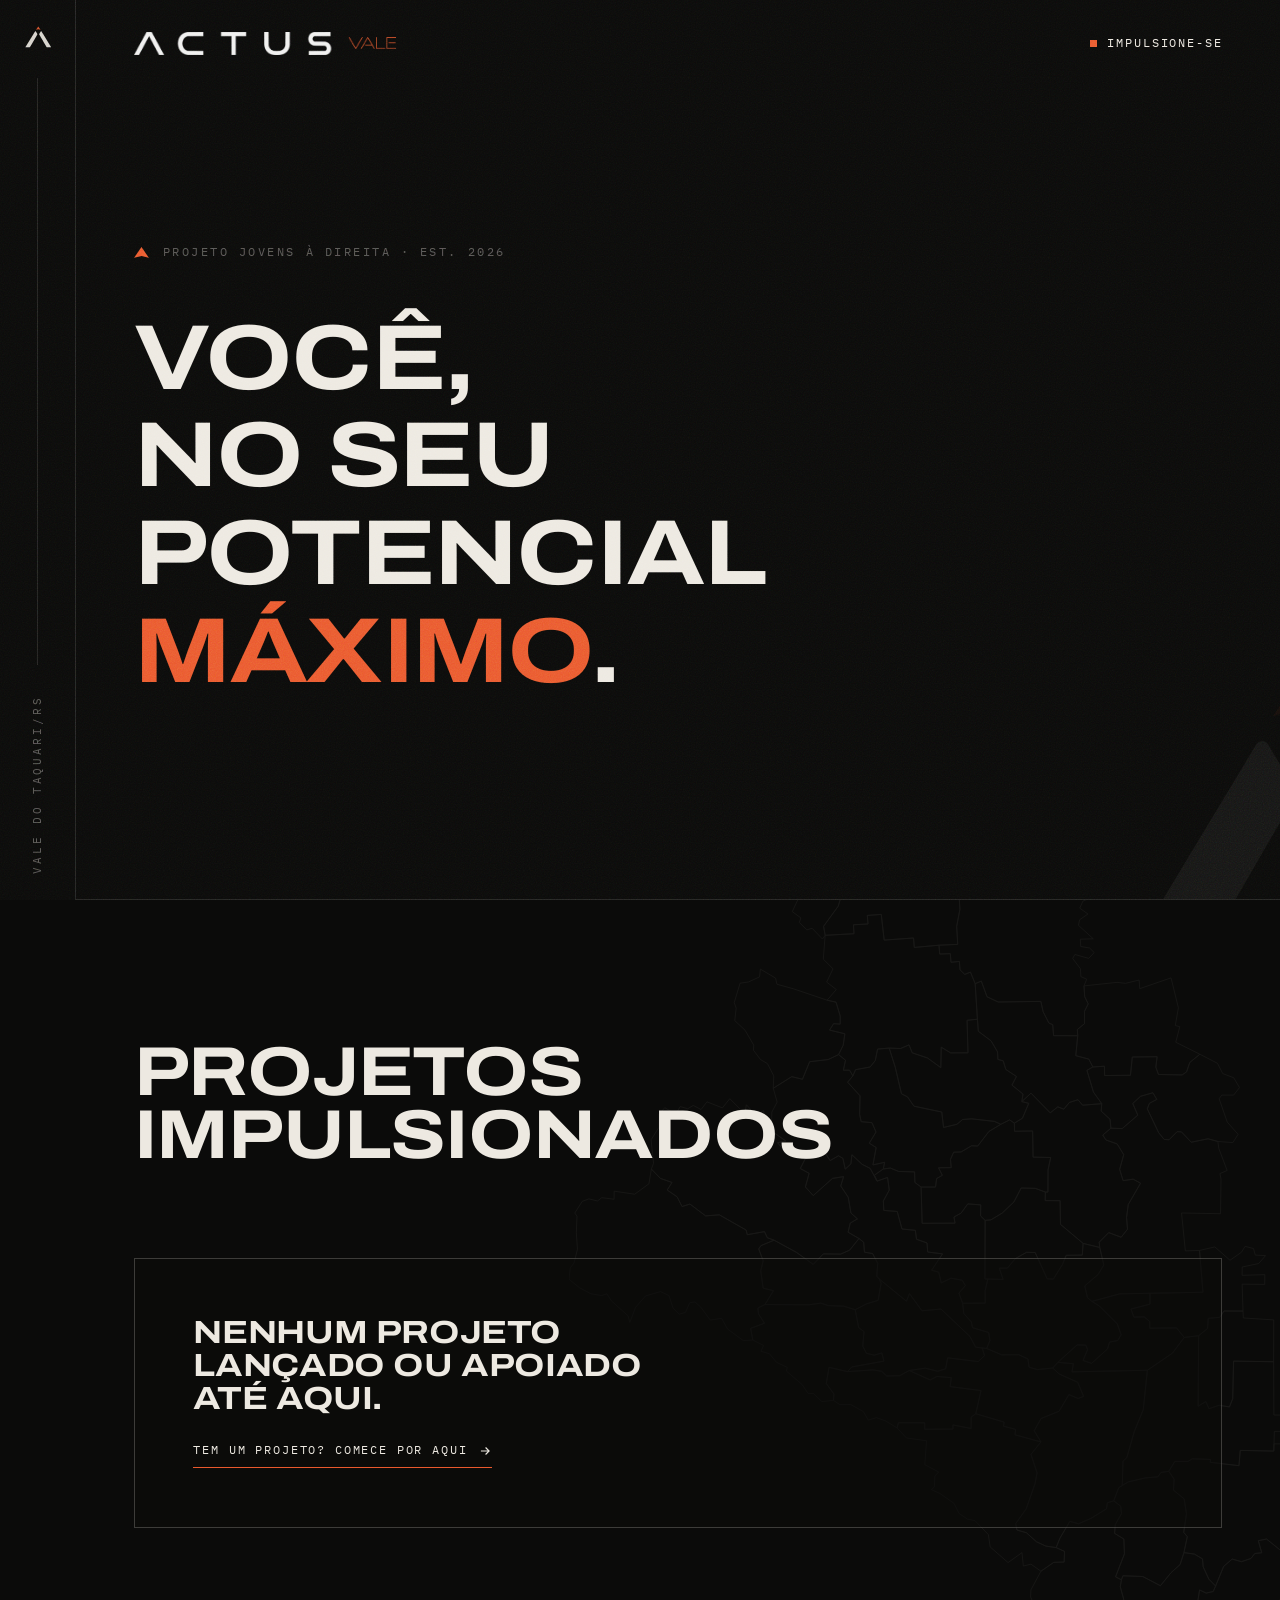
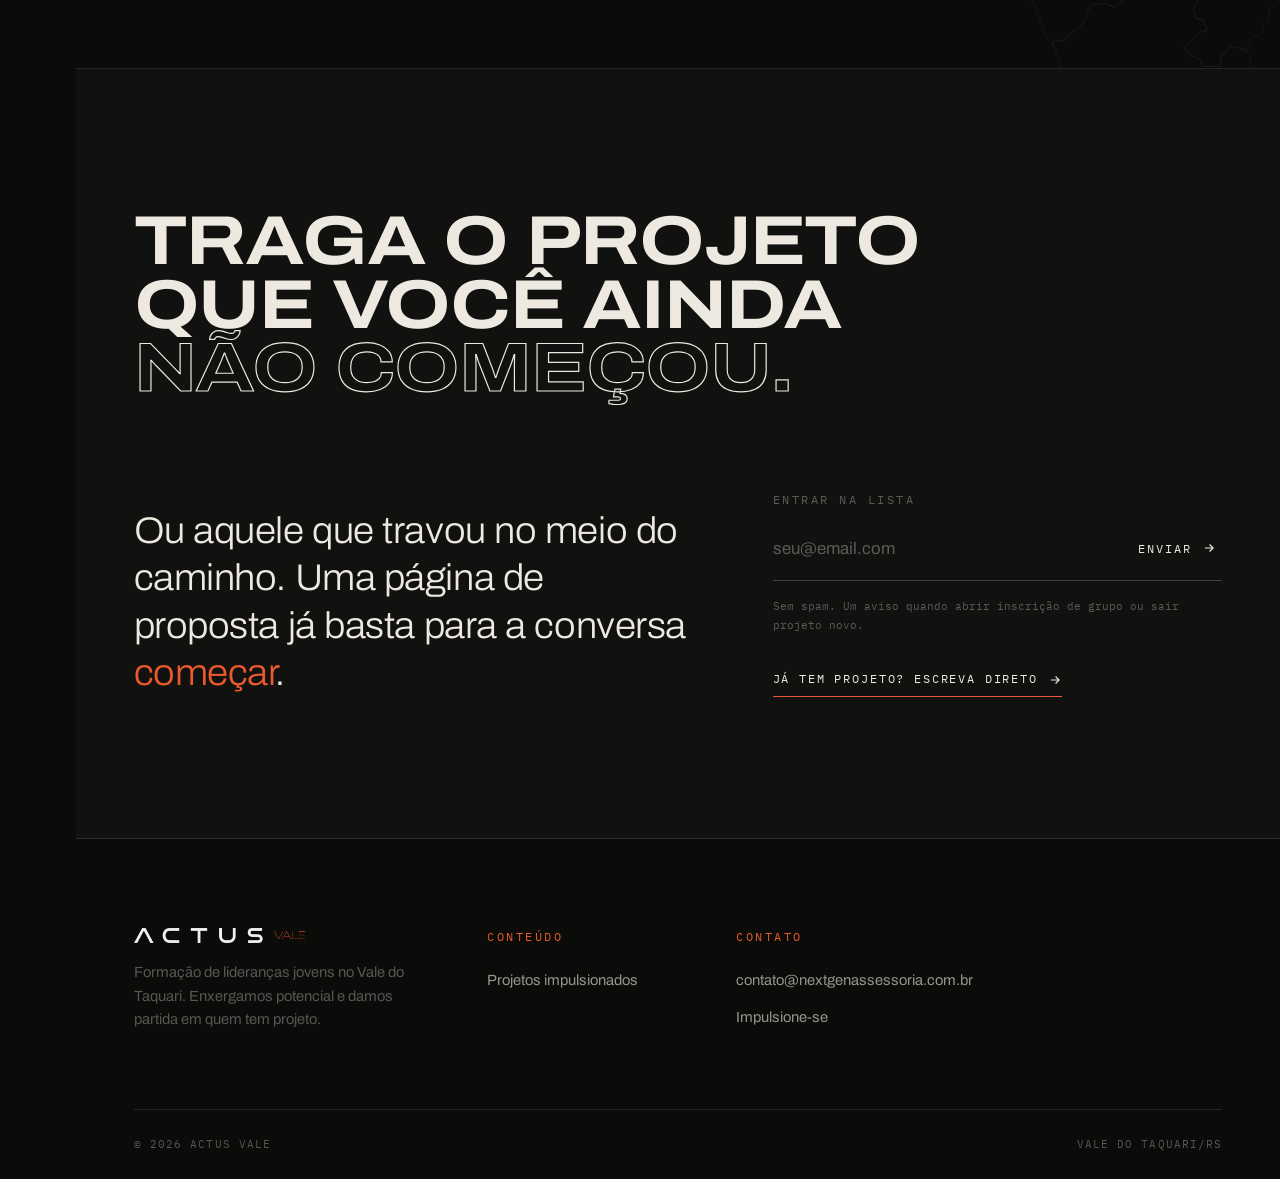
==== commit d69866dc: "Corrige alinhamento do hero, ajusta transparência do mapa e reescreve rodapé O título do hero ficava" ====
--- a/index.html
+++ b/index.html
@@ -62,16 +62,13 @@
     <img class="sec-map" src="assets/img/vale-do-taquari.svg" alt="">
     <div class="wrap">
       <div class="sec-head">
-        <span class="num">Projetos</span>
-        <div>
+        <div style="grid-column:1/-1">
           <h2 class="dsp dsp-lg rv">Projetos<br>impulsionados</h2>
-          <p class="lede rv" style="--d:.08s">Cada projeto que apoiarmos entra nesta lista, com nome de quem decidiu, o que custou e no que deu. Inclusive quando não der certo.</p>
         </div>
       </div>
 
       <div class="empty rv">
         <p class="empty-stmt">Nenhum projeto lançado ou apoiado até aqui.</p>
-        <p class="empty-desc">Estamos começando. Nada foi impulsionado ainda, e enquanto for assim esta página vai dizer exatamente isso. Quando o primeiro sair, ele aparece aqui inteiro: o que foi, quem decidiu, quanto custou e o resultado.</p>
         <a href="#convite" class="empty-cta">Tem um projeto? Comece por aqui
           <svg viewBox="0 0 24 24" fill="none" stroke="currentColor" stroke-width="2"><path d="M5 12h14M13 6l6 6-6 6"/></svg>
         </a>
@@ -83,8 +80,7 @@
   <section class="sec sec--panel invite" id="convite">
     <div class="wrap">
       <div class="sec-head">
-        <span class="num">Convite</span>
-        <div>
+        <div style="grid-column:1/-1">
           <h2 class="dsp dsp-lg rv">Traga o projeto<br>que você ainda<br><span class="hollow">não começou.</span></h2>
         </div>
       </div>
@@ -118,7 +114,7 @@
     <div class="foot-cols">
       <div>
         <a href="index.html" class="brand-footer"><img src="assets/img/logo-horizontal-light.png" alt="Actus Vale"></a>
-        <p>Formação de lideranças jovens no Vale do Taquari. Impulsionando novas ideias e a ignição de potenciais desconhecidos.</p>
+        <p>Formação de lideranças jovens no Vale do Taquari. Enxergamos potencial e damos partida em quem tem projeto.</p>
       </div>
       <!-- coluna "Movimento" some junto com a página Sobre — descomente para reativar
       <div class="foot-col">
--- a/assets/css/style.css
+++ b/assets/css/style.css
@@ -253,15 +253,24 @@
   border-bottom: 1px solid var(--hair);
 }
 
+/* borda esquerda do mark fica a ~85vw — o texto mais largo do título
+   ("potencial") chega no máximo a ~78.4vw (medido em 821px, a largura
+   de desktop mais estreita); a folga evita que o símbolo cruze o texto */
 .hero-mark {
   position: absolute;
-  right: -6vw; bottom: -14vh;
-  width: 46vw;
+  right: -19vw; bottom: -14vh;
+  width: 34vw;
   opacity: 0.045;
   pointer-events: none;
 }
 
-.hero-inner { position: relative; z-index: 2; }
+/* .hero-inner é filho de .hero (flex-direction:column). Sem width
+   explícito, a margin:0 auto do .wrap vira margem "auto" no eixo
+   cruzado do flex — o item encolhe ao conteúdo em vez de esticar,
+   e fica centralizado numa caixa mais estreita que o container real
+   (title deslocado à direita, cada vez mais em telas largas).
+   width:100% faz o cálculo ser igual ao de um .wrap normal (block). */
+.hero-inner { position: relative; z-index: 2; width: 100%; }
 
 .hero-flag {
   display: flex;
@@ -306,7 +315,7 @@
   height: 132%;
   width: auto;
   max-width: none;
-  opacity: 0.1;
+  opacity: 0.06;
   pointer-events: none;
   user-select: none;
 }
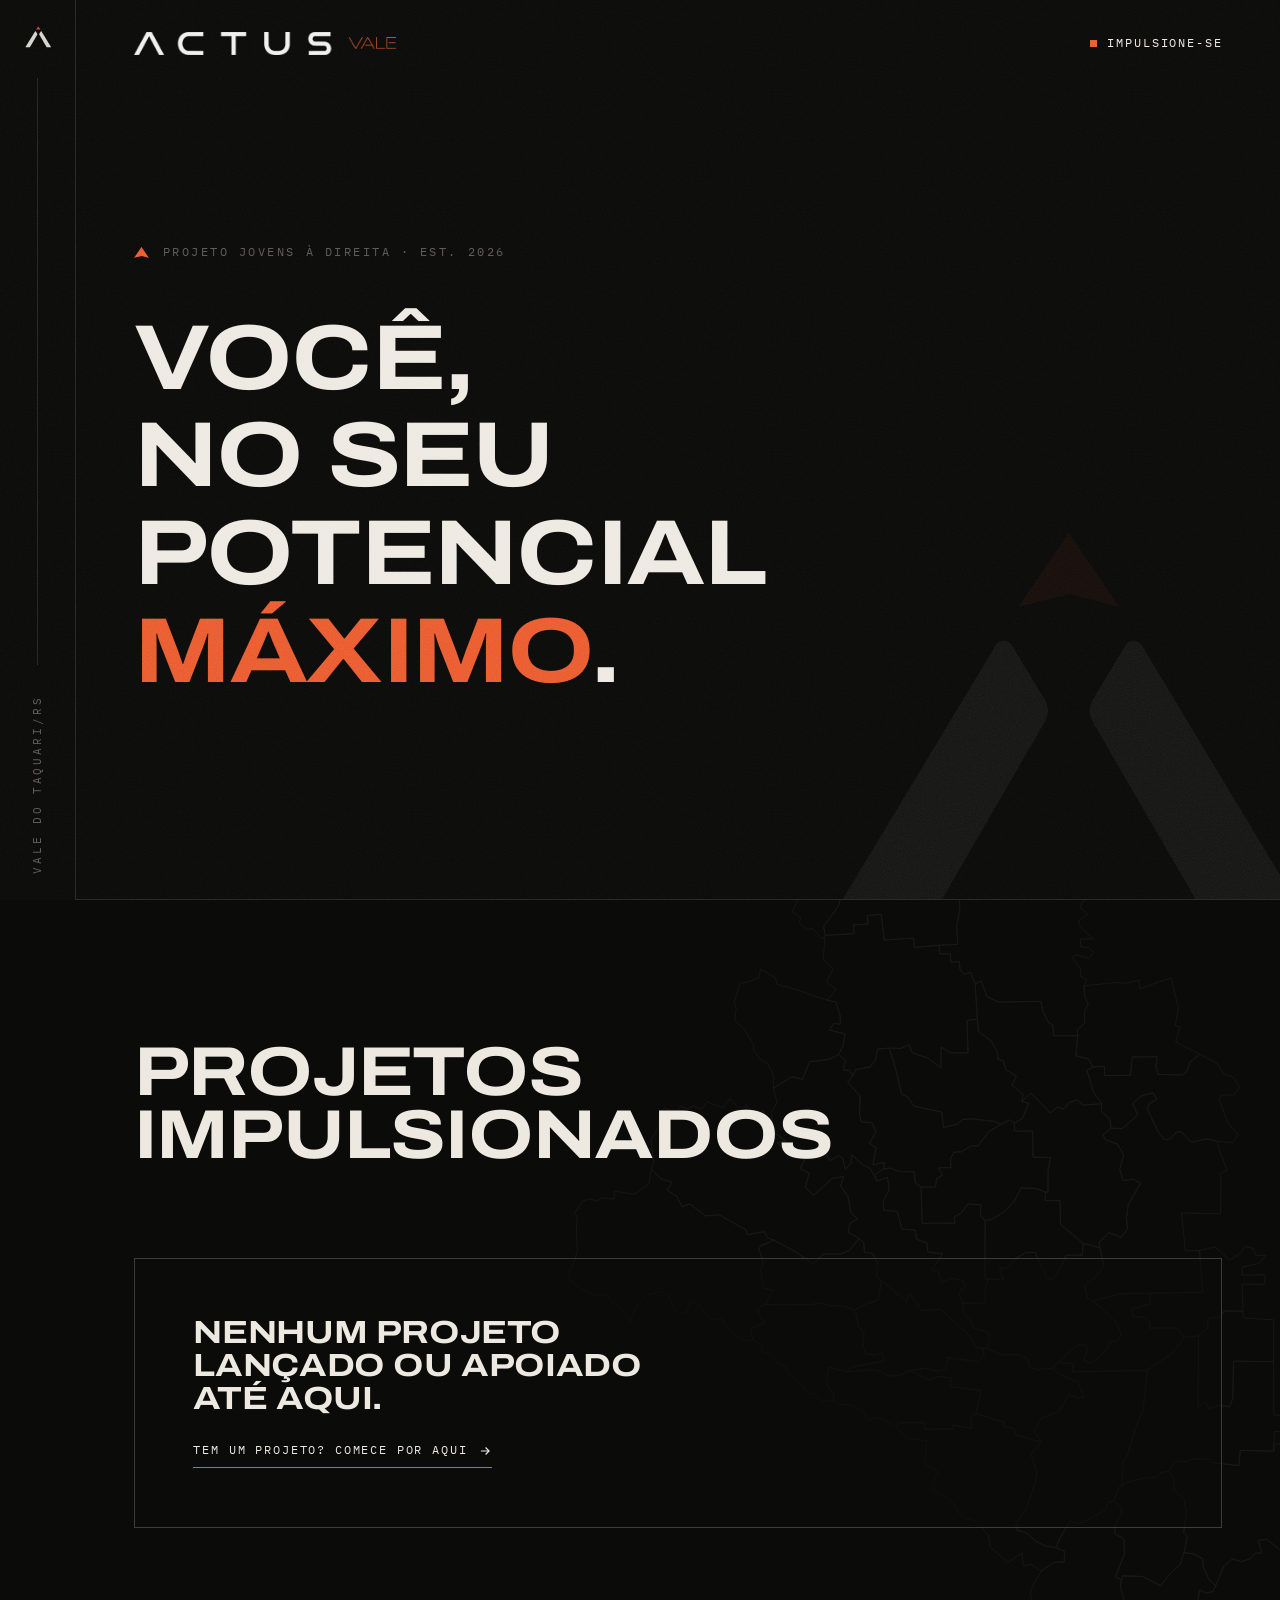
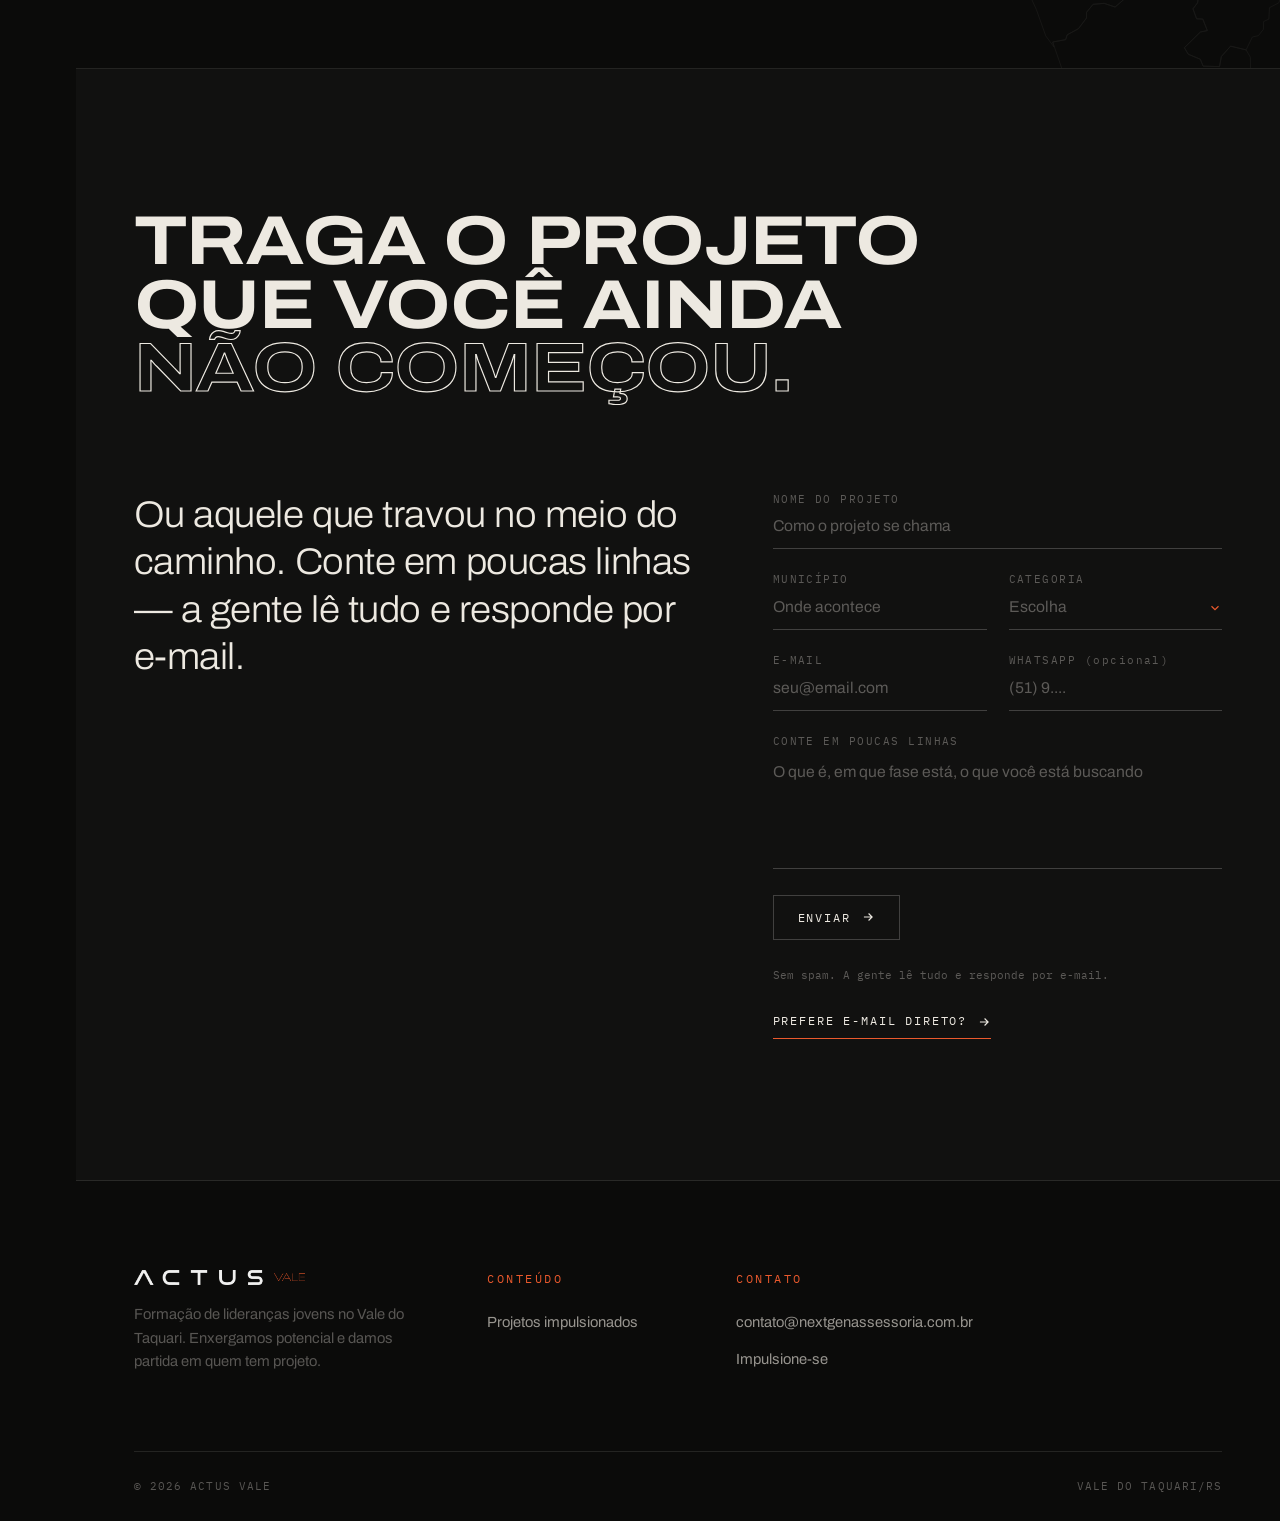
==== commit b779c3a2: "Formulário "Traga o projeto" com issue automática no GitHub O site é estático (GitHub Pages), sem se" ====
--- a/index.html
+++ b/index.html
@@ -85,20 +85,62 @@
         </div>
       </div>
 
-      <div class="invite-grid">
-        <p class="stmt rv" style="max-width:32ch">Ou aquele que travou no meio do caminho. Uma página de proposta já basta para a conversa <em>começar</em>.</p>
+      <div class="invite-grid" style="align-items:start">
+        <p class="stmt rv" style="max-width:32ch">Ou aquele que travou no meio do caminho. Conte em poucas linhas — a gente lê tudo e responde por e-mail.</p>
         <div class="rv" style="--d:.1s">
-          <form>
-            <span class="tag" style="display:block;margin-bottom:20px">Entrar na lista</span>
-            <div class="field">
-              <input type="email" placeholder="seu@email.com" required aria-label="Seu e-mail">
-              <button type="submit">Enviar
-                <svg viewBox="0 0 24 24" fill="none" stroke="currentColor" stroke-width="2"><path d="M5 12h14M13 6l6 6-6 6"/></svg>
-              </button>
+          <form class="proj-form" id="proj-form" data-worker-url="">
+            <!-- campo-armadilha contra robôs: fica vazio para gente, é a
+                 primeira coisa que um preenchimento automático marca -->
+            <div class="proj-hp" aria-hidden="true">
+              <label for="proj-empresa">Não preencha este campo</label>
+              <input type="text" id="proj-empresa" name="empresa" tabindex="-1" autocomplete="off">
             </div>
-            <p class="field-note">Sem spam. Um aviso quando abrir inscrição de grupo ou sair projeto novo.</p>
+
+            <div class="proj-field">
+              <label class="proj-label" for="proj-nome">Nome do projeto</label>
+              <input type="text" id="proj-nome" name="nome" placeholder="Como o projeto se chama" required>
+            </div>
+
+            <div class="proj-row proj-row--split">
+              <div class="proj-field">
+                <label class="proj-label" for="proj-municipio">Município</label>
+                <input type="text" id="proj-municipio" name="municipio" placeholder="Onde acontece" required>
+              </div>
+              <div class="proj-field">
+                <label class="proj-label" for="proj-categoria">Categoria</label>
+                <select id="proj-categoria" name="categoria" required>
+                  <option value="" disabled selected>Escolha</option>
+                  <option>Formação</option>
+                  <option>Observatório</option>
+                  <option>Mentoria e recurso</option>
+                  <option>Rede Actus</option>
+                  <option>Outra</option>
+                </select>
+              </div>
+            </div>
+
+            <div class="proj-row proj-row--split">
+              <div class="proj-field">
+                <label class="proj-label" for="proj-email">E-mail</label>
+                <input type="email" id="proj-email" name="email" placeholder="seu@email.com" required>
+              </div>
+              <div class="proj-field">
+                <label class="proj-label" for="proj-telefone">WhatsApp <span style="text-transform:none">(opcional)</span></label>
+                <input type="tel" id="proj-telefone" name="telefone" placeholder="(51) 9....">
+              </div>
+            </div>
+
+            <div class="proj-field">
+              <label class="proj-label" for="proj-mensagem">Conte em poucas linhas</label>
+              <textarea id="proj-mensagem" name="mensagem" rows="4" placeholder="O que é, em que fase está, o que você está buscando" required></textarea>
+            </div>
+
+            <button type="submit" class="proj-submit">Enviar
+              <svg viewBox="0 0 24 24" fill="none" stroke="currentColor" stroke-width="2"><path d="M5 12h14M13 6l6 6-6 6"/></svg>
+            </button>
+            <p class="proj-status" data-role="status">Sem spam. A gente lê tudo e responde por e-mail.</p>
           </form>
-          <a href="mailto:contato@nextgenassessoria.com.br" class="empty-cta" style="margin-top:36px">Já tem projeto? Escreva direto
+          <a href="mailto:contato@nextgenassessoria.com.br" class="empty-cta" style="margin-top:28px">Prefere e-mail direto?
             <svg viewBox="0 0 24 24" fill="none" stroke="currentColor" stroke-width="2"><path d="M5 12h14M13 6l6 6-6 6"/></svg>
           </a>
         </div>
--- a/assets/css/style.css
+++ b/assets/css/style.css
@@ -255,11 +255,15 @@
 
 /* borda esquerda do mark fica a ~85vw — o texto mais largo do título
    ("potencial") chega no máximo a ~78.4vw (medido em 821px, a largura
-   de desktop mais estreita); a folga evita que o símbolo cruze o texto */
+   de desktop mais estreita); a folga evita que o símbolo cruze o texto.
+   O ápice do mark.svg fica no centro horizontal da própria arte: com
+   width menor (26vw em vez dos 34vw testados antes), o ápice cai a
+   ~85+13=98vw, ainda dentro da tela — em vez de sumir e sobrar só um
+   traço diagonal irreconhecível da perna direita. */
 .hero-mark {
   position: absolute;
-  right: -19vw; bottom: -14vh;
-  width: 34vw;
+  right: -6vw; bottom: -14vh;
+  width: 46vw;
   opacity: 0.045;
   pointer-events: none;
 }
@@ -493,44 +497,105 @@
 .invite { position: relative; overflow: hidden; }
 .invite-grid { display: grid; grid-template-columns: 1.25fr 1fr; gap: clamp(40px, 6vw, 100px); align-items: end; }
 
-.field {
+
+/* ---------- formulário de projeto (Traga o projeto) ---------- */
+
+.proj-form { display: grid; gap: 22px; }
+.proj-row { display: grid; gap: 22px; }
+.proj-row--split { grid-template-columns: 1fr 1fr; }
+
+.proj-field {
   display: flex;
-  align-items: center;
-  gap: 16px;
+  flex-direction: column;
+  gap: 8px;
   border-bottom: 1px solid var(--hair-2);
-  padding-bottom: 12px;
+  padding-bottom: 10px;
   transition: border-color 0.4s var(--ease);
 }
-.field:focus-within { border-color: var(--signal); }
-.field input {
-  flex: 1;
+.proj-field:focus-within { border-color: var(--signal); }
+
+.proj-label {
+  font-family: var(--mono);
+  font-size: 10.5px;
+  text-transform: uppercase;
+  letter-spacing: 0.14em;
+  color: var(--bone-3);
+}
+
+.proj-field input,
+.proj-field select,
+.proj-field textarea {
   background: none;
   border: 0;
   outline: 0;
   color: var(--bone);
   font-family: var(--sans);
-  font-size: 1.05rem;
-  padding: 10px 0;
-}
-.field input::placeholder { color: var(--bone-3); }
-.field button {
+  font-size: 0.98rem;
+  padding: 2px 0 4px;
+  resize: none;
+}
+.proj-field textarea { line-height: 1.5; }
+.proj-field input::placeholder,
+.proj-field textarea::placeholder { color: var(--bone-3); }
+
+/* select customizado: mantém o traço técnico do resto do site */
+.proj-field select {
+  appearance: none;
+  -webkit-appearance: none;
+  background-image: url("data:image/svg+xml,%3Csvg xmlns='http://www.w3.org/2000/svg' viewBox='0 0 24 24' fill='none' stroke='%23ea592d' stroke-width='2'%3E%3Cpath d='M6 9l6 6 6-6'/%3E%3C/svg%3E");
+  background-repeat: no-repeat;
+  background-position: right center;
+  background-size: 14px;
+  cursor: pointer;
+}
+.proj-field select:invalid { color: var(--bone-3); }
+.proj-field select option { background: var(--panel); color: var(--bone); }
+
+/* campo-armadilha: invisível para gente, visível para robôs de formulário */
+.proj-hp {
+  position: absolute;
+  width: 1px; height: 1px;
+  overflow: hidden;
+  clip: rect(0 0 0 0);
+  white-space: nowrap;
+}
+
+.proj-submit {
+  justify-self: start;
+  margin-top: 4px;
+  display: inline-flex;
+  align-items: center;
+  gap: 10px;
   background: none;
-  border: 0;
+  border: 1px solid var(--hair-2);
+  padding: 14px 24px;
+  color: var(--bone);
+  font-family: var(--mono);
+  font-size: 11.5px;
+  letter-spacing: 0.16em;
+  text-transform: uppercase;
   cursor: pointer;
-  color: var(--bone);
-  font-family: var(--mono);
-  font-size: 11.5px;
-  letter-spacing: 0.18em;
-  text-transform: uppercase;
-  display: flex;
-  align-items: center;
-  gap: 10px;
-  transition: color 0.3s var(--ease);
-}
-.field button:hover { color: var(--signal); }
-.field svg { width: 14px; transition: transform 0.4s var(--ease); }
-.field button:hover svg { transform: translateX(4px); }
-.field-note { margin-top: 16px; font-family: var(--mono); font-size: 11px; line-height: 1.7; color: var(--bone-3); }
+  transition: all 0.35s var(--ease);
+}
+.proj-submit:hover { background: var(--signal); border-color: var(--signal); color: var(--void); }
+.proj-submit:disabled { opacity: 0.5; cursor: wait; }
+.proj-submit svg { width: 14px; transition: transform 0.4s var(--ease); }
+.proj-submit:hover svg { transform: translateX(4px); }
+
+.proj-status {
+  margin-top: 4px;
+  font-family: var(--mono);
+  font-size: 11px;
+  line-height: 1.7;
+  color: var(--bone-3);
+  min-height: 1.7em;
+}
+.proj-status[data-state="ok"] { color: var(--signal); }
+.proj-status[data-state="erro"] { color: #e08383; }
+
+@media (max-width: 560px) {
+  .proj-row--split { grid-template-columns: 1fr; }
+}
 
 /* ---------- rodapé ---------- */
 
